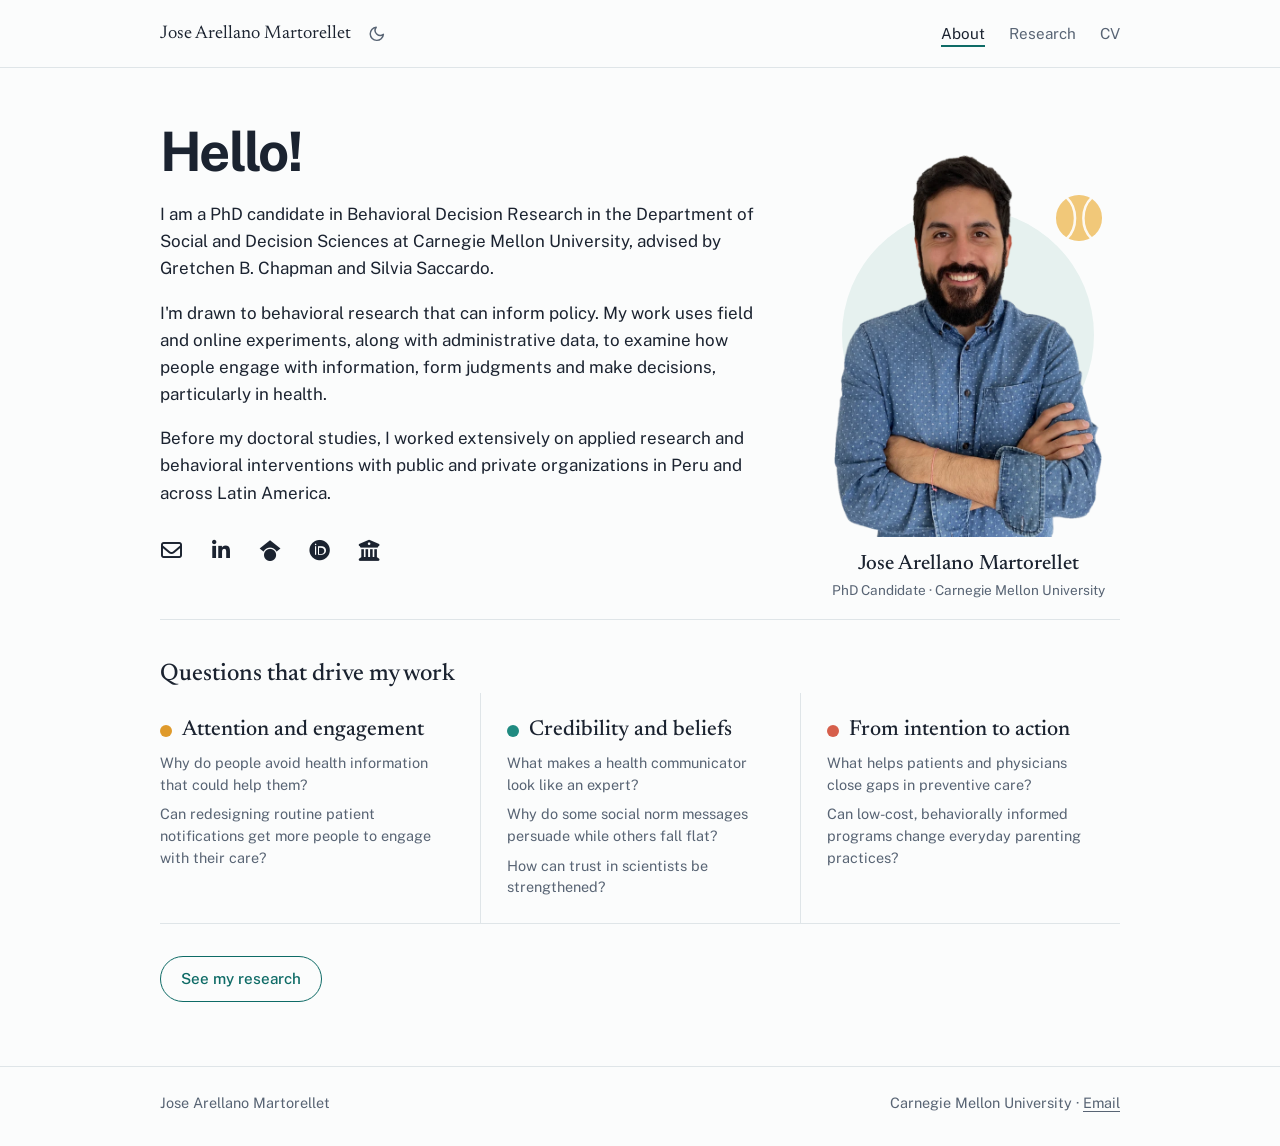
==== index.html @ 32a55b98 "About page: open with Hello!, name and title under the photo Co-Authored-By: Claude Opus 5.5 <norepl" ====
<!doctype html>
<html lang="en">
<head>
  <meta charset="utf-8">
  <meta name="viewport" content="width=device-width, initial-scale=1">
  <title>Jose Arellano Martorellet</title>
  <meta name="description" content="Jose Arellano Martorellet is a PhD candidate in Behavioral Decision Research at Carnegie Mellon University, studying how people engage with information and make health decisions.">
  <meta name="author" content="Jose Arellano Martorellet">
  <link rel="canonical" href="https://josearellanom.com/">

  <!-- How the site looks when shared on social media / messaging apps -->
  <meta property="og:title" content="Jose Arellano Martorellet">
  <meta property="og:description" content="PhD candidate in Behavioral Decision Research, Carnegie Mellon University.">
  <meta property="og:url" content="https://josearellanom.com/">
  <meta property="og:type" content="website">
  <meta property="og:image" content="https://josearellanom.com/images/profile.jpg">

  <!-- Tab icon: scientist emoji from Noto Emoji (Apache License 2.0), recolored -->
  <link rel="icon" href="images/favicon-192.png" type="image/png" sizes="192x192">
  <link rel="icon" href="images/favicon.png" type="image/png" sizes="64x64">
  <link rel="icon" href="images/favicon-32.png" type="image/png" sizes="32x32">
  <link rel="apple-touch-icon" href="images/apple-touch-icon.png">
  <link rel="preconnect" href="https://fonts.googleapis.com">
  <link rel="preconnect" href="https://fonts.gstatic.com" crossorigin>
  <link href="https://fonts.googleapis.com/css2?family=Newsreader:opsz,wght@6..72,400;6..72,500&family=Public+Sans:wght@400;500;600;700&display=swap" rel="stylesheet">
  <!-- Icon library for the contact links (Font Awesome) -->
  <link rel="stylesheet" href="https://cdnjs.cloudflare.com/ajax/libs/font-awesome/6.7.2/css/all.min.css">
  <!-- Light/dark mode: applies the saved choice (or the device setting) before the page draws -->
  <script>
    (function () {
      var t = null;
      try { t = localStorage.getItem('theme'); } catch (e) {}
      if (t !== 'light' && t !== 'dark') t = matchMedia('(prefers-color-scheme: dark)').matches ? 'dark' : 'light';
      document.documentElement.setAttribute('data-theme', t);
    })();
  </script>
  <link rel="stylesheet" href="style.css?v=7">
</head>
<body>

  <!-- ===== HEADER (same on every page) ===== -->
  <header class="site-header">
    <div class="wrap">
      <div class="brand">
        <a class="site-name" href="index.html">Jose Arellano Martorellet</a>
        <button class="theme-toggle" type="button" aria-label="Switch to dark mode" title="Switch light/dark mode">
          <svg class="icon-moon" viewBox="0 0 24 24" fill="none" stroke="currentColor" stroke-width="2" stroke-linecap="round" stroke-linejoin="round" aria-hidden="true"><path d="M21 12.8A9 9 0 1 1 11.2 3a7 7 0 0 0 9.8 9.8z"/></svg>
          <svg class="icon-sun" viewBox="0 0 24 24" fill="none" stroke="currentColor" stroke-width="2" stroke-linecap="round" stroke-linejoin="round" aria-hidden="true"><circle cx="12" cy="12" r="4.5"/><path d="M12 2v2M12 20v2M4.9 4.9l1.4 1.4M17.7 17.7l1.4 1.4M2 12h2M20 12h2M4.9 19.1l1.4-1.4M17.7 6.3l1.4-1.4"/></svg>
        </button>
      </div>
      <nav class="site-nav" aria-label="Main">
        <ul>
          <li><a href="index.html" aria-current="page">About</a></li>
          <li><a href="research.html">Research</a></li>
          <li><a href="cv.html">CV</a></li>
        </ul>
      </nav>
    </div>
  </header>

  <main>
    <div class="wrap">
      <section class="hero">
        <div class="hero-text">
          <h1 class="hello">Hello!</h1>

          <!-- BIO: edit these paragraphs freely -->
          <div class="bio">
            <p>I am a PhD candidate in Behavioral Decision Research in the Department of Social and Decision Sciences at Carnegie Mellon University, advised by Gretchen B. Chapman and Silvia Saccardo.</p>
            <p>I'm drawn to behavioral research that can inform policy. My work uses field and online experiments, along with administrative data, to examine how people engage with information, form judgments and make decisions, particularly in health.</p>
            <p>Before my doctoral studies, I worked extensively on applied research and behavioral interventions with public and private organizations in Peru and across Latin America.</p>
          </div>

          <!-- CONTACT LINKS: icons only. target="_blank" opens a profile in a new tab. The aria-label/title text is what screen readers
               read aloud and what appears when someone hovers over the icon. -->
          <ul class="icon-links" aria-label="Contact and profiles">
            <li><a href="mailto:josearel@andrew.cmu.edu" aria-label="Email" title="Email"><i class="fa-regular fa-envelope" aria-hidden="true"></i></a></li>
            <li><a href="https://www.linkedin.com/in/jose-arellano-martorellet/" target="_blank" rel="noopener" aria-label="LinkedIn" title="LinkedIn"><i class="fa-brands fa-linkedin-in" aria-hidden="true"></i></a></li>
            <li><a href="https://scholar.google.com/citations?user=qfkP73gAAAAJ" target="_blank" rel="noopener" aria-label="Google Scholar" title="Google Scholar"><i class="fa-brands fa-google-scholar" aria-hidden="true"></i></a></li>
            <li><a href="https://orcid.org/0000-0002-6596-2134" target="_blank" rel="noopener" aria-label="ORCID" title="ORCID"><i class="fa-brands fa-orcid" aria-hidden="true"></i></a></li>
            <li><a href="https://www.cmu.edu/dietrich/sds/people/phdstudents/jose-arellano.html" target="_blank" rel="noopener" aria-label="CMU profile" title="CMU profile"><i class="fa-solid fa-building-columns" aria-hidden="true"></i></a></li>
          </ul>
        </div>

        <!-- PHOTO AND NAME: the name and title under the photo are in the <p class="namecard"> below. -->
        <div class="portrait">
          <!-- PHOTO: images/portrait.webp is your photo with the background removed.
               To change it, replace that file with another cut-out image of the same name. -->
          <figure class="figure">
            <img src="images/portrait.webp" alt="Jose Arellano Martorellet" width="596" height="850">
            <!-- EASTER EGG: the small gold dot next to the photo opens the tennis game. -->
            <a class="ball" href="tennis.html" aria-label="Take a break: play tennis" title="Take a break"></a>
            <!-- EASTER EGG 2 (paused): to bring back the guessing game, move _paused/guess.html back to the main folder
                 and remove the comment markers around the next line.
            <a class="egg-guess" href="guess.html" aria-label="Play a guessing game" title="Can you outguess everyone?">⅔</a>
            -->
          </figure>
          <p class="namecard"><span class="namecard-name">Jose Arellano Martorellet</span><span class="namecard-title">PhD Candidate · Carnegie Mellon University</span></p>
        </div>
      </section>

      <!-- RESEARCH THEMES: each theme lists the questions its papers address.
           To edit a question, change the text inside <li>…</li>. -->
      <h2 class="themes-title" id="themes-title">Questions that drive my work</h2>
      <section class="themes" aria-labelledby="themes-title">
        <div class="theme" style="--dot: var(--amber)">
          <h2><span class="dot"></span>Attention and engagement</h2>
          <ul class="questions">
            <li>Why do people avoid health information that could help them?</li>
            <li>Can redesigning routine patient notifications get more people to engage with their care?</li>
          </ul>
        </div>
        <div class="theme" style="--dot: var(--teal)">
          <h2><span class="dot"></span>Credibility and beliefs</h2>
          <ul class="questions">
            <li>What makes a health communicator look like an expert?</li>
            <li>Why do some social norm messages persuade while others fall flat?</li>
            <li>How can trust in scientists be strengthened?</li>
          </ul>
        </div>
        <div class="theme" style="--dot: var(--coral)">
          <h2><span class="dot"></span>From intention to action</h2>
          <ul class="questions">
            <li>What helps patients and physicians close gaps in preventive care?</li>
            <li>Can low-cost, behaviorally informed programs change everyday parenting practices?</li>
          </ul>
        </div>
      </section>

      <!-- Link to the full Research page, shown under the three themes -->
      <p class="research-link"><a class="button-link" href="research.html">See my research</a></p>
    </div>
  </main>

  <!-- ===== FOOTER (same on every page) ===== -->
  <footer class="site-footer">
    <div class="wrap">
      <span>Jose Arellano Martorellet</span>
      <span>Carnegie Mellon University · <a href="mailto:josearel@andrew.cmu.edu">Email</a></span>
    </div>
  </footer>

  <!-- Light/dark mode button: switches the theme and remembers the choice -->
  <script>
    (function () {
      var btn = document.querySelector('.theme-toggle');
      if (!btn) return;
      function label() {
        var dark = document.documentElement.getAttribute('data-theme') === 'dark';
        btn.setAttribute('aria-label', dark ? 'Switch to light mode' : 'Switch to dark mode');
      }
      label();
      btn.addEventListener('click', function () {
        var next = document.documentElement.getAttribute('data-theme') === 'dark' ? 'light' : 'dark';
        document.documentElement.setAttribute('data-theme', next);
        try { localStorage.setItem('theme', next); } catch (e) {}
        label();
      });
    })();
  </script>
  <!-- Visitor stats (GoatCounter, no cookies): https://josearellanom.goatcounter.com -->
  <script data-goatcounter="https://josearellanom.goatcounter.com/count" async src="//gc.zgo.at/count.js"></script>
</body>
</html>
---- style.css ----
/* =========================================================
   Jose Arellano Martorellet: site styles
   ---------------------------------------------------------
   To change the color scheme, edit the variables in :root.
   Everything else on the site reads from them.
   ========================================================= */

:root {
  --paper:   #fbfcfc;  /* page background */
  --ink:     #1b2330;  /* main text */
  --muted:   #586474;  /* secondary text: venues, dates */
  --accent:  #0e6b66;  /* links, highlights (deep teal) */
  --accent-soft: #e6f1ef; /* light tint behind small highlights */
  --rule:    #dfe5e8;  /* thin divider lines */

  /* Research-theme colors (dots on the home page) */
  --amber:   #df9a2b;
  --teal:    #1f8a80;
  --coral:   #d65f4b;
  --amber-soft: #f1c879; /* small dot behind the photo */

  --serif: "Newsreader", Georgia, "Times New Roman", serif;
  --sans:  "Public Sans", system-ui, -apple-system, "Segoe UI", sans-serif;

  --measure: 60rem;    /* max width of the content area (60rem = 960px) */
  --text:    48rem;    /* max width of paragraphs, so lines stay readable */
}

/* Dark mode.
   By default the site follows the visitor's device setting. The moon/sun button
   in the header overrides it by setting data-theme="light" or "dark" on <html>.
   If you change a dark color, change it in BOTH blocks below. */
@media (prefers-color-scheme: dark) {
  :root:not([data-theme="light"]) {
    --paper:   #12171d;
    --ink:     #e4e8ec;
    --muted:   #9aa6b2;
    --accent:  #6cc5bc;
    --accent-soft: #1b2b2d;
    --rule:    #2a333c;
    --amber:   #e8ae4f;
    --teal:    #4fb8ac;
    --coral:   #e57c69;
    --amber-soft: #8a6a2c;
  }
}
:root[data-theme="dark"] {
  --paper:   #12171d;
  --ink:   #e4e8ec;
  --muted:   #9aa6b2;
  --accent:  #6cc5bc;
  --accent-soft: #1b2b2d;
  --rule:  #2a333c;
  --amber:   #e8ae4f;
  --teal:  #4fb8ac;
  --coral:   #e57c69;
  --amber-soft: #8a6a2c;
}
:root { color-scheme: light; }
:root[data-theme="dark"] { color-scheme: dark; }
@media (prefers-color-scheme: dark) {
  :root:not([data-theme="light"]) { color-scheme: dark; }
}

/* ---------- Base ---------- */

*, *::before, *::after { box-sizing: border-box; }

html { -webkit-text-size-adjust: 100%; }

body {
  margin: 0;
  background: var(--paper);
  color: var(--ink);
  font-family: var(--sans);
  font-size: 1.0625rem;
  line-height: 1.6;
  text-rendering: optimizeLegibility;
}

a {
  color: var(--accent);
  text-decoration: underline;
  text-decoration-thickness: 1px;
  text-underline-offset: 0.18em;
}
a:hover { text-decoration-thickness: 2px; }
a:focus-visible {
  outline: 2px solid var(--accent);
  outline-offset: 3px;
  border-radius: 2px;
}

h1, h2, h3 {
  font-family: var(--serif);
  font-weight: 500;
  line-height: 1.2;
  margin: 0;
}

p { margin: 0 0 1em; }

.wrap {
  max-width: calc(var(--measure) + 4rem);
  margin: 0 auto;
  padding: 0 2rem;   /* side space on large screens; smaller on phones (see bottom) */
}

/* ---------- Header & navigation ---------- */

.site-header {
  border-bottom: 1px solid var(--rule);
}
.site-header .wrap {
  display: flex;
  align-items: center;
  justify-content: space-between;
  gap: 1rem;
  flex-wrap: wrap;
  padding-top: 1.1rem;
  padding-bottom: 1.1rem;
}
.site-name {
  font-family: var(--serif);
  font-size: 1.15rem;
  color: var(--ink);
  text-decoration: none;
}
.site-name:hover { color: var(--accent); }

/* Name + light/dark button, kept together on the left of the header */
.brand {
  display: flex;
  align-items: center;
  gap: 0.6rem;
}
.theme-toggle {
  display: grid;
  place-items: center;
  width: 2rem;
  height: 2rem;
  padding: 0;
  border: 0;
  border-radius: 50%;
  background: transparent;
  color: var(--muted);
  cursor: pointer;
  transition: color 0.15s, background-color 0.15s;
}
.theme-toggle:hover { color: var(--ink); background: var(--accent-soft); }
.theme-toggle:focus-visible { outline: 2px solid var(--accent); outline-offset: 2px; }
.theme-toggle svg { width: 1.1rem; height: 1.1rem; }
/* Show the moon in light mode (click for dark) and the sun in dark mode */
.theme-toggle .icon-sun { display: none; }
:root[data-theme="dark"] .theme-toggle .icon-sun { display: block; }
:root[data-theme="dark"] .theme-toggle .icon-moon { display: none; }

.site-nav ul {
  display: flex;
  gap: 1.5rem;
  list-style: none;
  margin: 0;
  padding: 0;
}
.site-nav a {
  color: var(--muted);
  text-decoration: none;
  font-size: 0.95rem;
  padding-bottom: 0.2rem;
  border-bottom: 2px solid transparent;
}
.site-nav a:hover { color: var(--ink); }
.site-nav a[aria-current="page"] {
  color: var(--ink);
  border-bottom-color: var(--accent);
}

main { padding: 3.5rem 0 4rem; }

/* ---------- Home page ---------- */

.hero {
  display: grid;
  grid-template-columns: 1fr 19rem;
  gap: 3.5rem;
  align-items: end;
}
.hero-text { padding-bottom: 3rem; }

.hero h1.hello {               /* the big "Hello!" */
  font-family: var(--sans);
  font-weight: 700;
  font-size: clamp(2.6rem, 5vw, 3.4rem);
  letter-spacing: -0.03em;
  line-height: 1;
  margin-bottom: 1.4rem;
}

/* Photo with the name and title underneath */
.portrait { display: flex; flex-direction: column; align-items: center; }
.namecard { margin: 0; padding: 0.9rem 0 1.1rem; text-align: center; }
.namecard-name {
  display: block;
  font-family: var(--serif);
  font-weight: 500;
  font-size: 1.3rem;
  line-height: 1.3;
  color: var(--ink);
}
.namecard-title { display: block; font-size: 0.85rem; color: var(--muted); margin-top: 0.1rem; }

.position {
  color: var(--muted);
  line-height: 1.5;
  margin-bottom: 1.6rem;
}
.position strong { color: var(--ink); font-weight: 500; }

.bio p { max-width: var(--text); }

/* Contact icons under the bio */
.icon-links {
  display: flex;
  flex-wrap: wrap;
  gap: 0.6rem;
  list-style: none;
  margin: 1.5rem 0 0;
  padding: 0;
}
.icon-links a {
  display: grid;
  place-items: center;
  width: 2.5rem;
  height: 2.5rem;
  border-radius: 50%;
  color: var(--ink);
  font-size: 1.3rem;
  text-decoration: none;
  transition: color 0.15s, background-color 0.15s;
}
.icon-links a:hover {
  color: var(--accent);
  background: var(--accent-soft);
}
.icon-links li:first-child a { margin-left: -0.55rem; } /* lines the first icon up with the text above */

/* The cut-out photo "stands" on the line above the research themes.
   The soft circle and small dot behind it are drawn here, not in the image. */
.figure {
  position: relative;
  margin: 0;
  height: 23.85rem;           /* photo height (10% smaller than the original 26.5rem) */
  display: flex;
  align-items: flex-end;
  justify-content: center;
}
.figure::before {
  content: "";
  position: absolute;
  border-radius: 50%;
  z-index: 0;
}
.figure::before {            /* soft circle */
  width: 15.75rem;
  height: 15.75rem;
  background: var(--accent-soft);
  left: 50%;
  top: 3.4rem;
  transform: translateX(-50%);
}
.ball {                      /* small gold dot: secretly a link to the tennis game */
  position: absolute;
  z-index: 2;
  width: 2.85rem;               /* 5% smaller than the original 3rem */
  height: 2.85rem;
  border-radius: 50%;
  background-color: var(--amber-soft);
  /* the two white seam lines of a tennis ball */
  background-image: url("data:image/svg+xml,%3Csvg xmlns='http://www.w3.org/2000/svg' viewBox='0 0 64 64'%3E%3Cg fill='none' stroke='white' stroke-width='3.5' stroke-linecap='round' opacity='0.9'%3E%3Cpath d='M15 4 C30 18 30 46 15 60'/%3E%3Cpath d='M49 4 C34 18 34 46 49 60'/%3E%3C/g%3E%3C/svg%3E");
  background-size: cover;
  right: 0;
  top: 2.5rem;
  transition: transform 0.2s ease;
  animation: ball-float 4s ease-in-out infinite;   /* slow, gentle bob */
}
.ball:hover { transform: scale(1.12) rotate(20deg); }
.egg-guess {                 /* small teal "2/3" token: secretly a link to the guessing game */
  position: absolute;
  z-index: 2;
  left: 0.9rem;
  top: 6.2rem;
  width: 2.7rem;
  height: 2.7rem;
  border-radius: 50%;
  display: grid;
  place-items: center;
  background: var(--teal);
  color: #fff;
  font-family: var(--serif);
  font-size: 1.65rem;
  line-height: 1;
  text-decoration: none;
  animation: ball-float 4s ease-in-out infinite;
  animation-delay: -2s;      /* floats out of step with the tennis ball */
  transition: transform 0.2s ease;
}
.egg-guess:hover { transform: scale(1.12); color: #fff; text-decoration: none; }
.egg-guess:focus-visible { outline: 2px solid var(--ink); outline-offset: 3px; }
@keyframes ball-float {
  0%, 100% { translate: 0 0; }
  50%      { translate: 0 -8px; }
}
/* No floating for visitors who have asked their device to reduce motion */
@media (prefers-reduced-motion: reduce) {
  .ball, .egg-guess { animation: none; }
}
.figure img {
  position: relative;
  z-index: 1;
  height: 100%;
  width: auto;
  display: block;
}

/* Research themes: three columns, each with its own color dot */
.dot {
  flex: none;
  width: 0.75rem;
  height: 0.75rem;
  border-radius: 50%;
  background: var(--dot, var(--accent));
  display: inline-block;
}
.themes {
  display: grid;
  grid-template-columns: repeat(3, 1fr);
  border-bottom: 1px solid var(--rule);
}
.hero { border-bottom: 1px solid var(--rule); }   /* the line the photo stands on */
.themes-title {                /* "Questions that drive my work" */
  font-size: 1.5rem;
  margin: 2.5rem 0 0.25rem;
}
.theme { padding: 1.6rem 1.6rem 1.6rem 0; }
.theme + .theme {
  padding-left: 1.6rem;
  border-left: 1px solid var(--rule);
}
.theme h2 {
  display: flex;
  align-items: center;
  gap: 0.65rem;
  font-size: 1.35rem;
  margin-bottom: 0.5rem;
}
.theme p {
  margin: 0;
  color: var(--muted);
  font-size: 0.95rem;
}
.theme .questions {
  list-style: none;
  margin: 0;
  padding: 0;
  color: var(--muted);
  font-size: 0.9rem;
  line-height: 1.5;
}
.theme .questions li + li { margin-top: 0.5rem; }

/* "See my research" button under the three themes */
.research-link { margin: 2rem 0 0; }
.button-link {
  display: inline-block;
  padding: 0.6rem 1.25rem;
  border: 1px solid var(--accent);
  border-radius: 999px;
  color: var(--accent);
  font-weight: 500;
  font-size: 0.95rem;
  text-decoration: none;
  transition: background-color 0.15s, color 0.15s;
}
.button-link:hover {
  background: var(--accent);
  color: var(--paper);
}

/* Current work list */
.current { margin-top: 2.75rem; }
.current > h2 {
  font-size: 1.75rem;
  margin-bottom: 0.5rem;
}
.work {
  list-style: none;
  margin: 0;
  padding: 0;
}
.work li {
  display: flex;
  gap: 0.9rem;
  padding: 0.9rem 0;
  border-bottom: 1px solid var(--rule);
}
.work .dot {
  width: 0.62rem;
  height: 0.62rem;
  margin-top: 0.55rem;
}
.work .dots {                /* papers that belong to two themes */
  flex: none;
  display: flex;
  flex-direction: column;
  gap: 0.35rem;
  margin-top: 0.55rem;
}
.work .dots .dot { margin-top: 0; }
.work h3 {
  font-size: 1.18rem;
  line-height: 1.3;
}
.work .meta {
  font-size: 0.88rem;
  color: var(--muted);
}
.see-all {
  margin: 1rem 0 0;
  font-size: 0.95rem;
}

/* ---------- Inner pages (Research, CV) ---------- */

.page-title {
  font-size: clamp(2rem, 5vw, 2.6rem);
  letter-spacing: -0.01em;
  margin-bottom: 0.75rem;
}
.page-lede {
  color: var(--muted);
  margin-bottom: 0;
  max-width: var(--text);
}

.section { margin-top: 3.25rem; }
.section > h2 {
  font-size: 1.55rem;
  padding-bottom: 0.5rem;
  border-bottom: 1px solid var(--rule);
  margin-bottom: 1.5rem;
}

/* A publication or working paper */
.entry { margin-bottom: 1.9rem; }
.entry:last-child { margin-bottom: 0; }
.entry h3 {
  font-size: 1.28rem;
  margin-bottom: 0.3rem;
}
.entry .authors { margin: 0 0 0.15rem; }
.entry .authors .me { font-weight: 600; }
.entry .venue {
  color: var(--muted);
  margin: 0 0 0.4rem;
}
.entry .summary {
  margin: 0.3rem 0 0.4rem;
  max-width: var(--text);
}
.status {
  display: inline-block;
  font-size: 0.82rem;
  font-weight: 500;
  color: var(--accent);
  background: var(--accent-soft);
  padding: 0.1rem 0.55rem;
  border-radius: 4px;
  margin-bottom: 0.35rem;
}
.entry-links {
  display: flex;
  flex-wrap: wrap;
  gap: 0.2rem 1.1rem;
  list-style: none;
  margin: 0;
  padding: 0;
  font-size: 0.93rem;
}

/* Theme key and theme dots on the Research and CV pages */
.theme-key {
  display: flex;
  flex-wrap: wrap;
  gap: 0.4rem 1.5rem;
  list-style: none;
  margin: 1.25rem 0 0;
  padding: 0;
  font-size: 0.9rem;
  color: var(--muted);
}
.theme-key li {
  display: flex;
  align-items: center;
  gap: 0.5rem;
}
.entry { padding-left: 1.5rem; }
.entry h3 { position: relative; }
.entry h3 .dot {
  position: absolute;
  left: -1.5rem;
  top: 0.42em;
  width: 0.65rem;
  height: 0.65rem;
}
.entry h3 .dot + .dot { top: calc(0.42em + 0.95rem); }  /* second theme dot, stacked below */
.dated .when .dot {
  width: 0.6rem;
  height: 0.6rem;
  margin-left: 0.55rem;
  vertical-align: 0.05em;
}

/* A publication shown with a small cover image on the right */
.entry.with-cover {
  display: grid;
  grid-template-columns: minmax(0, 1fr) 6.5rem;
  column-gap: 2rem;
  align-items: start;
}
.entry-body { min-width: 0; }
.cover { display: block; margin-top: 0.3rem; }
.cover img {
  display: block;
  width: 100%;
  height: auto;
  border-radius: 3px;
  box-shadow: 0 1px 2px rgba(20, 30, 45, 0.18), 0 6px 16px rgba(20, 30, 45, 0.12);
  transition: transform 0.2s ease;
}
.cover:hover img { transform: translateY(-2px); }
/* faint outline so the dark cover stays visible on the dark background */
:root[data-theme="dark"] .cover img { outline: 1px solid rgba(255, 255, 255, 0.14); }
@media (prefers-color-scheme: dark) {
  :root:not([data-theme="light"]) .cover img { outline: 1px solid rgba(255, 255, 255, 0.14); }
}
@media (max-width: 640px) {
  .entry.with-cover { grid-template-columns: 1fr; }
  .cover { width: 5.5rem; margin-top: 1rem; }
}

/* Simple dated list used for talks, education, teaching, awards */
.dated {
  list-style: none;
  margin: 0;
  padding: 0;
}
.dated li {
  display: grid;
  grid-template-columns: 7.5rem 1fr;
  gap: 1rem;
  padding: 0.65rem 0;
  border-bottom: 1px solid var(--rule);
}
.dated li:last-child { border-bottom: 0; }
.dated .when {
  white-space: nowrap;
  color: var(--muted);
  font-variant-numeric: tabular-nums;
}
.dated .what strong { font-weight: 600; }
.dated .detail {
  display: block;
  color: var(--muted);
  font-size: 0.95rem;
}

.cv-download {
  display: inline-block;
  margin-top: 1.5rem;
  padding: 0.6rem 1.1rem;
  border: 1px solid var(--accent);
  border-radius: 6px;
  text-decoration: none;
  font-weight: 500;
}
.cv-download:hover { background: var(--accent-soft); }

/* ---------- Footer ---------- */

.site-footer {
  border-top: 1px solid var(--rule);
  color: var(--muted);
  font-size: 0.9rem;
}
.site-footer .wrap {
  display: flex;
  justify-content: space-between;
  flex-wrap: wrap;
  gap: 0.5rem 1.5rem;
  padding-top: 1.5rem;
  padding-bottom: 2rem;
}
.site-footer a { color: var(--muted); }
.site-footer a:hover { color: var(--accent); }

/* ---------- Small screens ---------- */

@media (max-width: 760px) {
  .hero {
    grid-template-columns: 1fr;
    gap: 0;
  }
  .portrait {                /* photo and name move above "Hello!" */
    order: -1;
    align-items: flex-start;
    border-bottom: 1px solid var(--rule);
    margin-bottom: 1.75rem;
  }
  .namecard { text-align: left; }
  .figure {
    height: 15.3rem;
    justify-content: flex-start;
  }
  .figure::before { width: 10.8rem; height: 10.8rem; top: 2.25rem; left: 5.4rem; }
  .ball { width: 1.9rem; height: 1.9rem; top: 1.3rem; right: auto; left: 10.4rem; }
  .egg-guess { width: 1.8rem; height: 1.8rem; font-size: 1.1rem; top: 5.6rem; left: 12.4rem; }
  .hero-text { padding-bottom: 2.25rem; }
  .themes { grid-template-columns: 1fr; }
  .theme,
  .theme + .theme {
    padding: 1.25rem 0;
    border-left: 0;
  }
  .theme + .theme { border-top: 1px solid var(--rule); }
}

@media (max-width: 640px) {
  .wrap { padding: 0 1.25rem; }
  main { padding: 2rem 0 3rem; }
  .site-nav ul { gap: 1.15rem; }
  .dated li {
    grid-template-columns: 1fr;
    gap: 0.1rem;
  }
}

@media print {
  .site-header, .site-footer, .cv-download { display: none; }
  body { background: #fff; color: #000; }
}
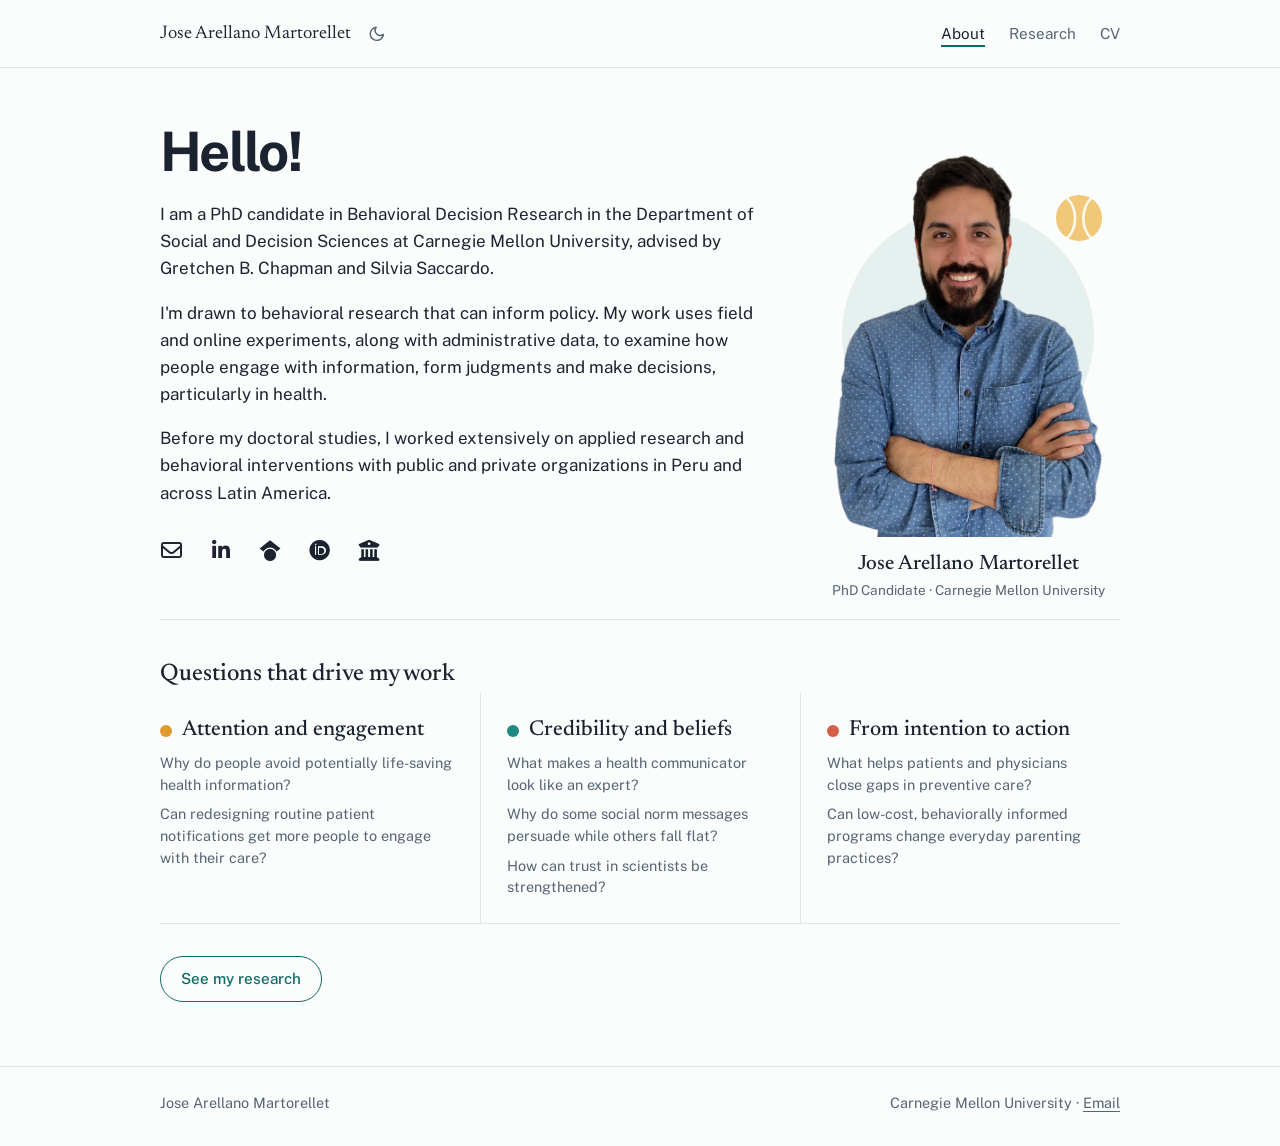
==== commit a798ca27: "About page: reword first attention question Co-Authored-By: Claude Opus 5.5 <noreply@anthropic.com> " ====
--- a/index.html
+++ b/index.html
@@ -106,7 +106,7 @@
         <div class="theme" style="--dot: var(--amber)">
           <h2><span class="dot"></span>Attention and engagement</h2>
           <ul class="questions">
-            <li>Why do people avoid health information that could help them?</li>
+            <li>Why do people avoid potentially life-saving health information?</li>
             <li>Can redesigning routine patient notifications get more people to engage with their care?</li>
           </ul>
         </div>
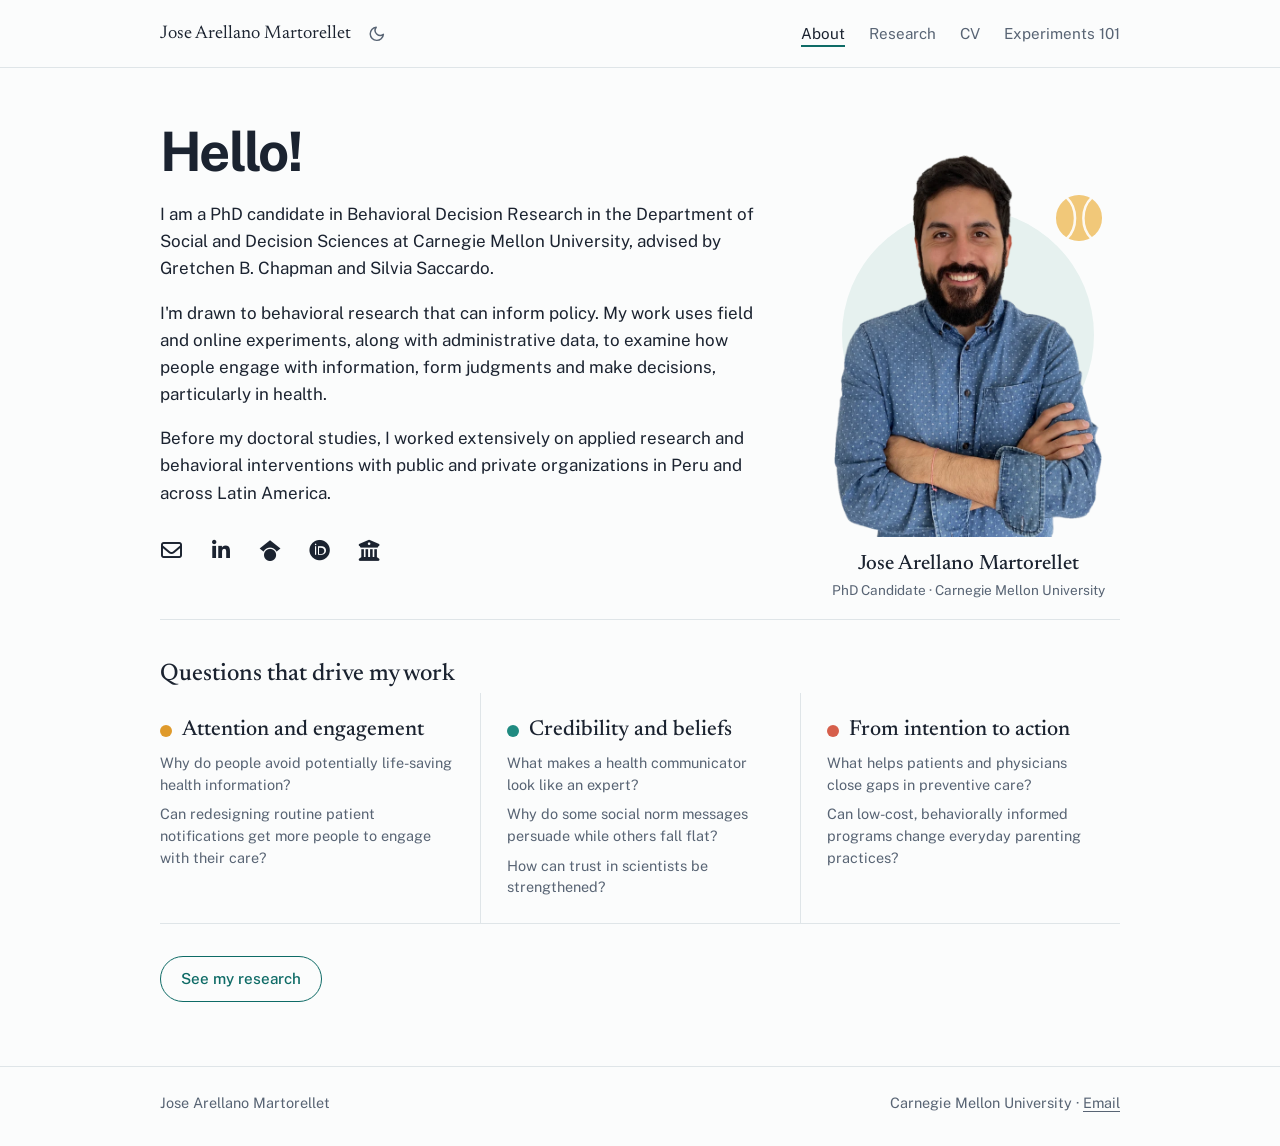
==== commit 7a16f123: "Add Experiments 101 FAQ page and link it from the main menu Co-Authored-By: Claude Opus 5.5 <noreply" ====
--- a/index.html
+++ b/index.html
@@ -53,6 +53,7 @@
           <li><a href="index.html" aria-current="page">About</a></li>
           <li><a href="research.html">Research</a></li>
           <li><a href="cv.html">CV</a></li>
+          <li><a href="experiments.html">Experiments 101</a></li>
         </ul>
       </nav>
     </div>
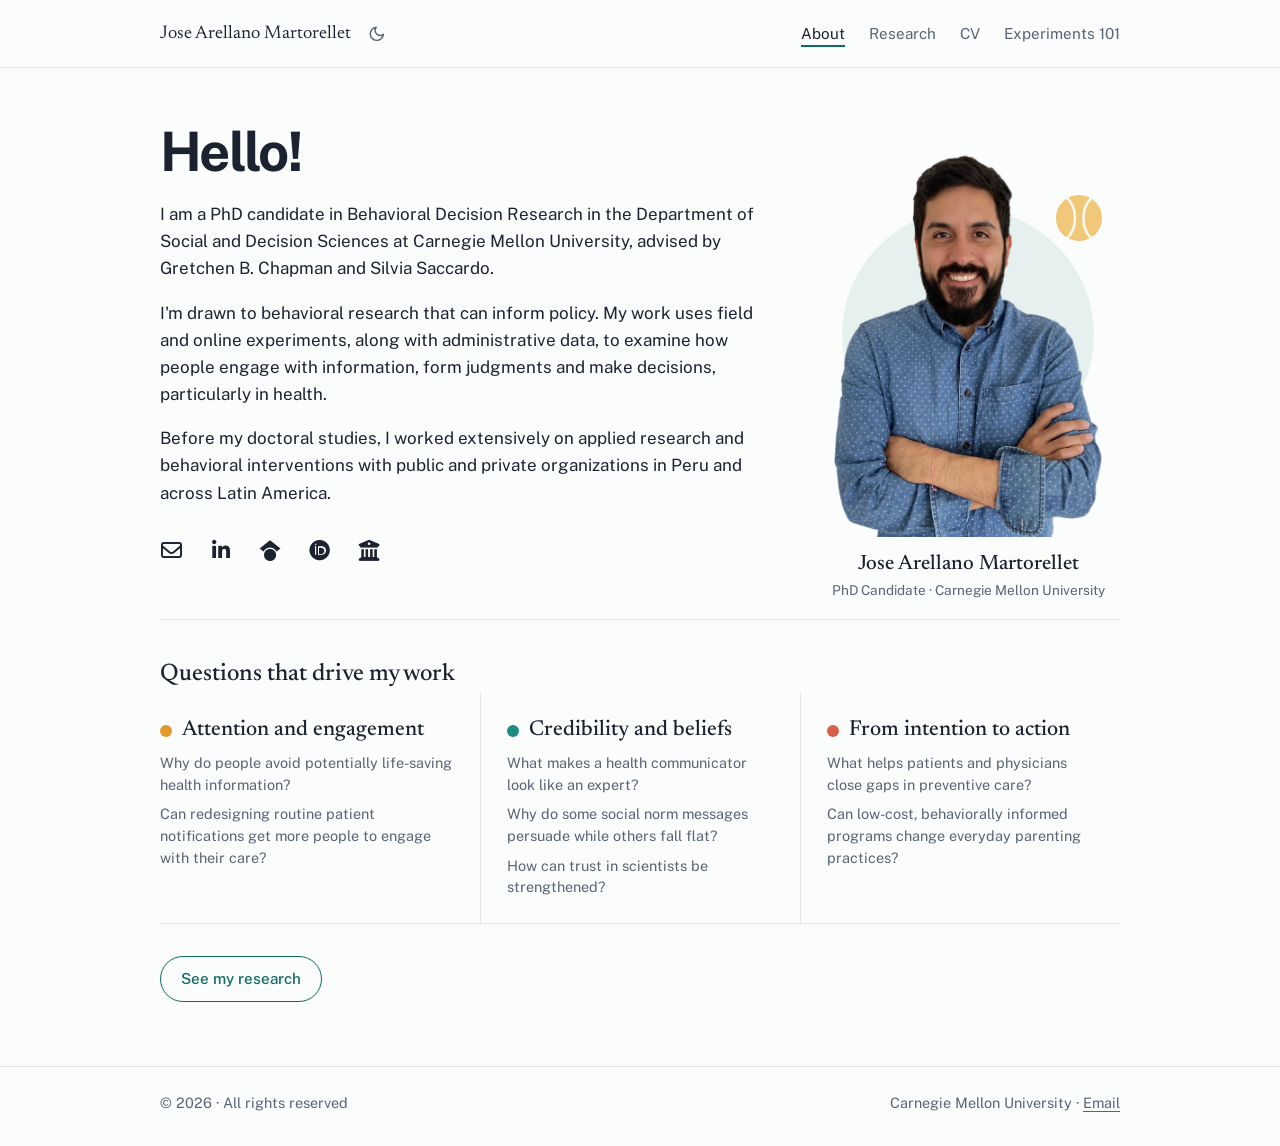
==== commit 6996a3f1: "Footer: replace name with copyright notice on all pages Co-Authored-By: Claude Opus 5.5 <noreply@ant" ====
--- a/index.html
+++ b/index.html
@@ -136,7 +136,7 @@
   <!-- ===== FOOTER (same on every page) ===== -->
   <footer class="site-footer">
     <div class="wrap">
-      <span>Jose Arellano Martorellet</span>
+      <span>© 2026 · All rights reserved</span>
       <span>Carnegie Mellon University · <a href="mailto:josearel@andrew.cmu.edu">Email</a></span>
     </div>
   </footer>
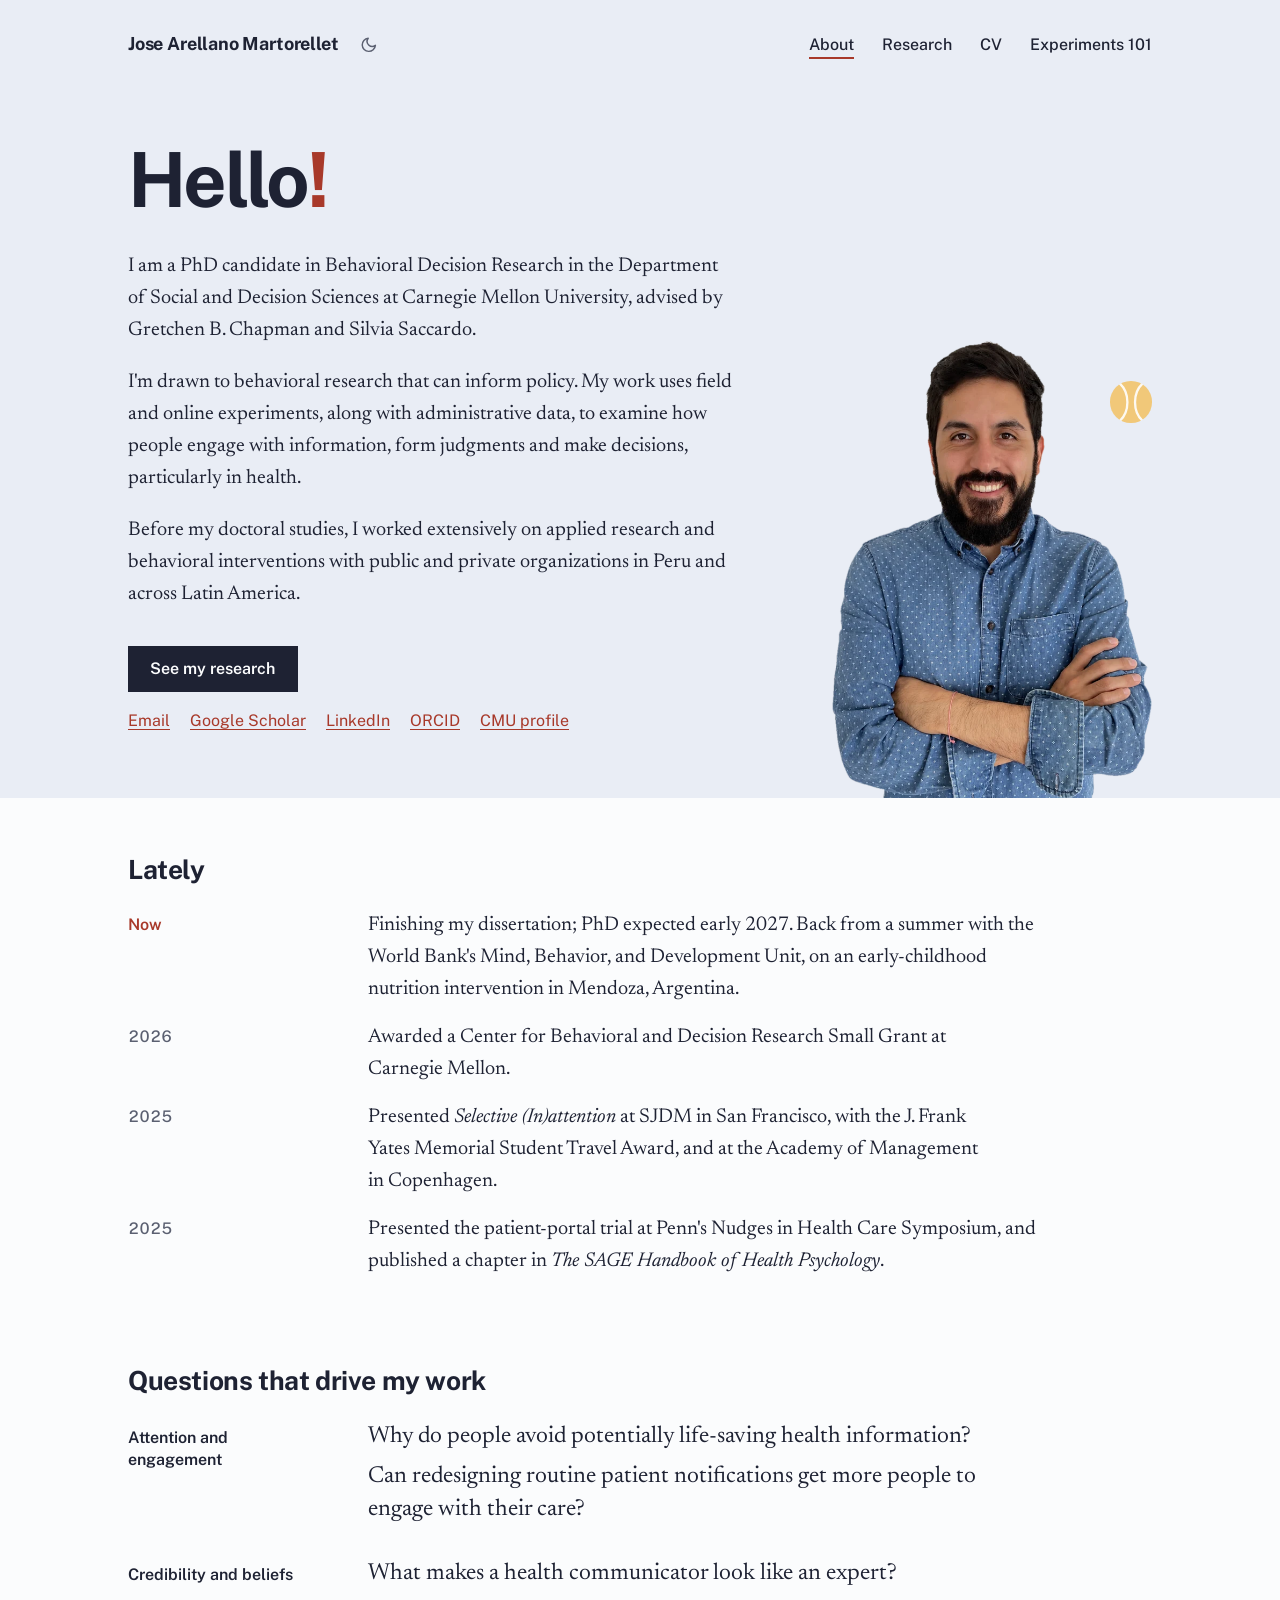
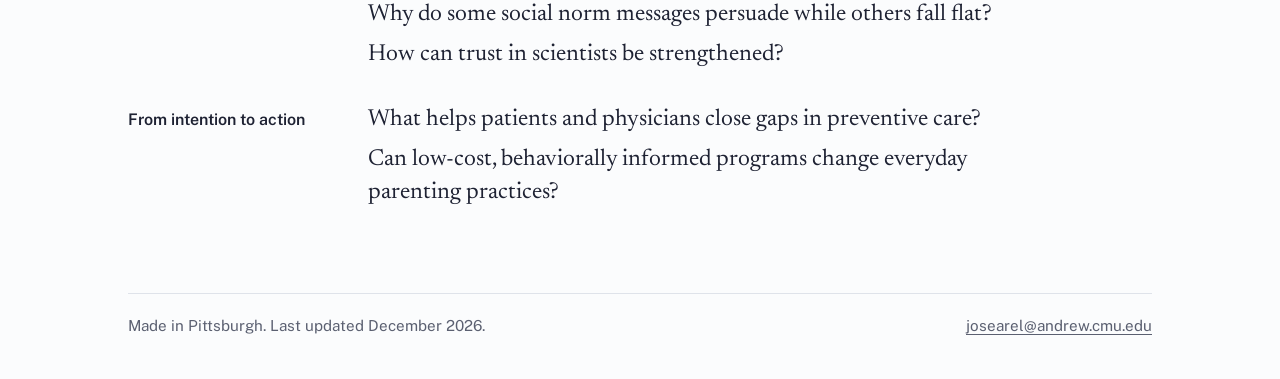
==== commit e0ebc132: "Redesign: soft intro band, Lately section, quieter type and links; CV: PhD expected early 2027 Co-Au" ====
--- a/index.html
+++ b/index.html
@@ -22,9 +22,7 @@
   <link rel="apple-touch-icon" href="images/apple-touch-icon.png">
   <link rel="preconnect" href="https://fonts.googleapis.com">
   <link rel="preconnect" href="https://fonts.gstatic.com" crossorigin>
-  <link href="https://fonts.googleapis.com/css2?family=Newsreader:opsz,wght@6..72,400;6..72,500&family=Public+Sans:wght@400;500;600;700&display=swap" rel="stylesheet">
-  <!-- Icon library for the contact links (Font Awesome) -->
-  <link rel="stylesheet" href="https://cdnjs.cloudflare.com/ajax/libs/font-awesome/6.7.2/css/all.min.css">
+  <link href="https://fonts.googleapis.com/css2?family=Newsreader:ital,opsz,wght@0,6..72,400;0,6..72,500;1,6..72,400&family=Public+Sans:wght@400;500;600;700&display=swap" rel="stylesheet">
   <!-- Light/dark mode: applies the saved choice (or the device setting) before the page draws -->
   <script>
     (function () {
@@ -34,110 +32,132 @@
       document.documentElement.setAttribute('data-theme', t);
     })();
   </script>
-  <link rel="stylesheet" href="style.css?v=7">
+  <link rel="stylesheet" href="style.css?v=8">
 </head>
 <body>
 
-  <!-- ===== HEADER (same on every page) ===== -->
-  <header class="site-header">
-    <div class="wrap">
-      <div class="brand">
-        <a class="site-name" href="index.html">Jose Arellano Martorellet</a>
-        <button class="theme-toggle" type="button" aria-label="Switch to dark mode" title="Switch light/dark mode">
-          <svg class="icon-moon" viewBox="0 0 24 24" fill="none" stroke="currentColor" stroke-width="2" stroke-linecap="round" stroke-linejoin="round" aria-hidden="true"><path d="M21 12.8A9 9 0 1 1 11.2 3a7 7 0 0 0 9.8 9.8z"/></svg>
-          <svg class="icon-sun" viewBox="0 0 24 24" fill="none" stroke="currentColor" stroke-width="2" stroke-linecap="round" stroke-linejoin="round" aria-hidden="true"><circle cx="12" cy="12" r="4.5"/><path d="M12 2v2M12 20v2M4.9 4.9l1.4 1.4M17.7 17.7l1.4 1.4M2 12h2M20 12h2M4.9 19.1l1.4-1.4M17.7 6.3l1.4-1.4"/></svg>
-        </button>
+  <!-- The soft blue band at the top holds the header and the intro (color: --field in style.css) -->
+  <div class="intro">
+    <!-- ===== HEADER (same on every page) ===== -->
+    <header class="site-header">
+      <div class="wrap">
+        <div class="brand">
+          <a class="site-name" href="index.html">Jose Arellano Martorellet</a>
+          <button class="theme-toggle" type="button" aria-label="Switch to dark mode" title="Switch light/dark mode">
+            <svg class="icon-moon" viewBox="0 0 24 24" fill="none" stroke="currentColor" stroke-width="2" stroke-linecap="round" stroke-linejoin="round" aria-hidden="true"><path d="M21 12.8A9 9 0 1 1 11.2 3a7 7 0 0 0 9.8 9.8z"/></svg>
+            <svg class="icon-sun" viewBox="0 0 24 24" fill="none" stroke="currentColor" stroke-width="2" stroke-linecap="round" stroke-linejoin="round" aria-hidden="true"><circle cx="12" cy="12" r="4.5"/><path d="M12 2v2M12 20v2M4.9 4.9l1.4 1.4M17.7 17.7l1.4 1.4M2 12h2M20 12h2M4.9 19.1l1.4-1.4M17.7 6.3l1.4-1.4"/></svg>
+          </button>
+        </div>
+        <nav class="site-nav" aria-label="Main">
+          <ul>
+            <li><a href="index.html" aria-current="page">About</a></li>
+            <li><a href="research.html">Research</a></li>
+            <li><a href="cv.html">CV</a></li>
+            <li><a href="experiments.html">Experiments 101</a></li>
+          </ul>
+        </nav>
       </div>
-      <nav class="site-nav" aria-label="Main">
-        <ul>
-          <li><a href="index.html" aria-current="page">About</a></li>
-          <li><a href="research.html">Research</a></li>
-          <li><a href="cv.html">CV</a></li>
-          <li><a href="experiments.html">Experiments 101</a></li>
-        </ul>
-      </nav>
-    </div>
-  </header>
+    </header>
 
-  <main>
     <div class="wrap">
       <section class="hero">
         <div class="hero-text">
-          <h1 class="hello">Hello!</h1>
+          <h1 class="hello">Hello<span class="bang">!</span></h1>
 
           <!-- BIO: edit these paragraphs freely -->
-          <div class="bio">
+          <div class="bio prose">
             <p>I am a PhD candidate in Behavioral Decision Research in the Department of Social and Decision Sciences at Carnegie Mellon University, advised by Gretchen B. Chapman and Silvia Saccardo.</p>
             <p>I'm drawn to behavioral research that can inform policy. My work uses field and online experiments, along with administrative data, to examine how people engage with information, form judgments and make decisions, particularly in health.</p>
             <p>Before my doctoral studies, I worked extensively on applied research and behavioral interventions with public and private organizations in Peru and across Latin America.</p>
           </div>
 
-          <!-- CONTACT LINKS: icons only. target="_blank" opens a profile in a new tab. The aria-label/title text is what screen readers
-               read aloud and what appears when someone hovers over the icon. -->
-          <ul class="icon-links" aria-label="Contact and profiles">
-            <li><a href="mailto:josearel@andrew.cmu.edu" aria-label="Email" title="Email"><i class="fa-regular fa-envelope" aria-hidden="true"></i></a></li>
-            <li><a href="https://www.linkedin.com/in/jose-arellano-martorellet/" target="_blank" rel="noopener" aria-label="LinkedIn" title="LinkedIn"><i class="fa-brands fa-linkedin-in" aria-hidden="true"></i></a></li>
-            <li><a href="https://scholar.google.com/citations?user=qfkP73gAAAAJ" target="_blank" rel="noopener" aria-label="Google Scholar" title="Google Scholar"><i class="fa-brands fa-google-scholar" aria-hidden="true"></i></a></li>
-            <li><a href="https://orcid.org/0000-0002-6596-2134" target="_blank" rel="noopener" aria-label="ORCID" title="ORCID"><i class="fa-brands fa-orcid" aria-hidden="true"></i></a></li>
-            <li><a href="https://www.cmu.edu/dietrich/sds/people/phdstudents/jose-arellano.html" target="_blank" rel="noopener" aria-label="CMU profile" title="CMU profile"><i class="fa-solid fa-building-columns" aria-hidden="true"></i></a></li>
-          </ul>
+          <!-- BUTTON AND CONTACT LINKS. target="_blank" opens a profile in a new tab. -->
+          <div class="hero-actions">
+            <a class="button" href="research.html">See my research</a>
+            <ul class="text-links" aria-label="Contact and profiles">
+              <li><a href="mailto:josearel@andrew.cmu.edu">Email</a></li>
+              <li><a href="https://scholar.google.com/citations?user=qfkP73gAAAAJ" target="_blank" rel="noopener">Google Scholar</a></li>
+              <li><a href="https://www.linkedin.com/in/jose-arellano-martorellet/" target="_blank" rel="noopener">LinkedIn</a></li>
+              <li><a href="https://orcid.org/0000-0002-6596-2134" target="_blank" rel="noopener">ORCID</a></li>
+              <li><a href="https://www.cmu.edu/dietrich/sds/people/phdstudents/jose-arellano.html" target="_blank" rel="noopener">CMU profile</a></li>
+            </ul>
+          </div>
         </div>
 
-        <!-- PHOTO AND NAME: the name and title under the photo are in the <p class="namecard"> below. -->
-        <div class="portrait">
-          <!-- PHOTO: images/portrait.webp is your photo with the background removed.
-               To change it, replace that file with another cut-out image of the same name. -->
-          <figure class="figure">
-            <img src="images/portrait.webp" alt="Jose Arellano Martorellet" width="596" height="850">
-            <!-- EASTER EGG: the small gold dot next to the photo opens the tennis game. -->
-            <a class="ball" href="tennis.html" aria-label="Take a break: play tennis" title="Take a break"></a>
-            <!-- EASTER EGG 2 (paused): to bring back the guessing game, move _paused/guess.html back to the main folder
-                 and remove the comment markers around the next line.
-            <a class="egg-guess" href="guess.html" aria-label="Play a guessing game" title="Can you outguess everyone?">⅔</a>
-            -->
-          </figure>
-          <p class="namecard"><span class="namecard-name">Jose Arellano Martorellet</span><span class="namecard-title">PhD Candidate · Carnegie Mellon University</span></p>
-        </div>
+        <!-- PHOTO: images/portrait.webp is your photo with the background removed.
+             To change it, replace that file with another cut-out image of the same name. -->
+        <figure class="figure">
+          <img src="images/portrait.webp" alt="Jose Arellano Martorellet" width="596" height="850">
+          <!-- EASTER EGG: the small tennis ball next to the photo opens the tennis game. -->
+          <a class="ball" href="tennis.html" aria-label="Take a break: play tennis" title="Take a break"></a>
+          <!-- EASTER EGG 2 (paused): to bring back the guessing game, move _paused/guess.html back to the main folder
+               and remove the comment markers around the next line.
+          <a class="egg-guess" href="guess.html" aria-label="Play a guessing game" title="Can you outguess everyone?">&frac23;</a>
+          -->
+        </figure>
+      </section>
+    </div>
+  </div>
+
+  <main>
+    <div class="wrap">
+
+      <!-- LATELY: "Now" first, then dated news, newest first. Each item is a <dt> (label) and a <dd> (text). -->
+      <section class="home-section" aria-labelledby="lately-title">
+        <h2 id="lately-title">Lately</h2>
+        <dl class="rows prose">
+          <dt class="now">Now</dt>
+          <dd>Finishing my dissertation; PhD expected early 2027. Back from a summer with the World Bank's Mind, Behavior, and Development Unit, on an early-childhood nutrition intervention in Mendoza, Argentina.</dd>
+          <dt>2026</dt>
+          <dd>Awarded a Center for Behavioral and Decision Research Small Grant at Carnegie Mellon.</dd>
+          <dt>2025</dt>
+          <dd>Presented <em>Selective (In)attention</em> at SJDM in San Francisco, with the J. Frank Yates Memorial Student Travel Award, and at the Academy of Management in Copenhagen.</dd>
+          <dt>2025</dt>
+          <dd>Presented the patient-portal trial at Penn's Nudges in Health Care Symposium, and published a chapter in <em>The SAGE Handbook of Health Psychology</em>.</dd>
+        </dl>
       </section>
 
-      <!-- RESEARCH THEMES: each theme lists the questions its papers address.
-           To edit a question, change the text inside <li>…</li>. -->
-      <h2 class="themes-title" id="themes-title">Questions that drive my work</h2>
-      <section class="themes" aria-labelledby="themes-title">
-        <div class="theme" style="--dot: var(--amber)">
-          <h2><span class="dot"></span>Attention and engagement</h2>
-          <ul class="questions">
+      <!-- RESEARCH QUESTIONS: each theme (<h3>) is followed by its questions (<li>). -->
+      <section class="home-section" aria-labelledby="themes-title">
+        <h2 id="themes-title">Questions that drive my work</h2>
+        <div class="rows questions-rows">
+          <h3>Attention and engagement</h3>
+          <ul>
             <li>Why do people avoid potentially life-saving health information?</li>
             <li>Can redesigning routine patient notifications get more people to engage with their care?</li>
           </ul>
-        </div>
-        <div class="theme" style="--dot: var(--teal)">
-          <h2><span class="dot"></span>Credibility and beliefs</h2>
-          <ul class="questions">
+          <h3>Credibility and beliefs</h3>
+          <ul>
             <li>What makes a health communicator look like an expert?</li>
             <li>Why do some social norm messages persuade while others fall flat?</li>
             <li>How can trust in scientists be strengthened?</li>
           </ul>
-        </div>
-        <div class="theme" style="--dot: var(--coral)">
-          <h2><span class="dot"></span>From intention to action</h2>
-          <ul class="questions">
+          <h3>From intention to action</h3>
+          <ul>
             <li>What helps patients and physicians close gaps in preventive care?</li>
             <li>Can low-cost, behaviorally informed programs change everyday parenting practices?</li>
           </ul>
         </div>
       </section>
 
-      <!-- Link to the full Research page, shown under the three themes -->
-      <p class="research-link"><a class="button-link" href="research.html">See my research</a></p>
     </div>
   </main>
 
   <!-- ===== FOOTER (same on every page) ===== -->
   <footer class="site-footer">
     <div class="wrap">
-      <span>© 2026 · All rights reserved</span>
-      <span>Carnegie Mellon University · <a href="mailto:josearel@andrew.cmu.edu">Email</a></span>
+      <span>Made in Pittsburgh. Last updated <span class="updated">November 2026</span>.</span>
+      <script>
+        (function () {   /* "Last updated": the month this page was last changed on the server */
+          var d = new Date(document.lastModified);
+          if (isNaN(d)) return;
+          var es = document.documentElement.lang === 'es';
+          document.querySelectorAll('.updated').forEach(function (e) {
+            e.textContent = d.toLocaleDateString(es ? 'es' : 'en-US', { month: 'long', year: 'numeric' });
+          });
+        })();
+      </script>
+      <a href="mailto:josearel@andrew.cmu.edu">josearel@andrew.cmu.edu</a>
     </div>
   </footer>
 
--- a/style.css
+++ b/style.css
@@ -6,24 +6,25 @@
    ========================================================= */
 
 :root {
-  --paper:   #fbfcfc;  /* page background */
-  --ink:     #1b2330;  /* main text */
-  --muted:   #586474;  /* secondary text: venues, dates */
-  --accent:  #0e6b66;  /* links, highlights (deep teal) */
-  --accent-soft: #e6f1ef; /* light tint behind small highlights */
-  --rule:    #dfe5e8;  /* thin divider lines */
-
-  /* Research-theme colors (dots on the home page) */
+  --paper:   #fbfcfd;  /* page background */
+  --field:   #e9edf5;  /* soft blue band behind the intro on the About page */
+  --ink:     #1e2233;  /* main text */
+  --muted:   #5b6071;  /* secondary text: venues, dates */
+  --accent:  #a8392a;  /* links, the "!" in Hello!, small highlights (brick red) */
+  --accent-soft: #f3e4e0; /* light tint behind small highlights */
+  --rule:    #dfe3ea;  /* thin divider lines */
+
+  /* Older theme colors, still used by the tennis game and Experiments 101 */
   --amber:   #df9a2b;
   --teal:    #1f8a80;
   --coral:   #d65f4b;
-  --amber-soft: #f1c879; /* small dot behind the photo */
+  --amber-soft: #f1c879; /* the tennis ball next to the photo */
 
   --serif: "Newsreader", Georgia, "Times New Roman", serif;
   --sans:  "Public Sans", system-ui, -apple-system, "Segoe UI", sans-serif;
 
-  --measure: 60rem;    /* max width of the content area (60rem = 960px) */
-  --text:    48rem;    /* max width of paragraphs, so lines stay readable */
+  --measure: 64rem;    /* max width of the content area (64rem = 1024px) */
+  --text:    42rem;    /* max width of paragraphs, so lines stay readable */
 }
 
 /* Dark mode.
@@ -32,12 +33,13 @@
    If you change a dark color, change it in BOTH blocks below. */
 @media (prefers-color-scheme: dark) {
   :root:not([data-theme="light"]) {
-    --paper:   #12171d;
-    --ink:     #e4e8ec;
-    --muted:   #9aa6b2;
-    --accent:  #6cc5bc;
-    --accent-soft: #1b2b2d;
-    --rule:    #2a333c;
+    --paper:   #13161e;
+    --field:   #1c2130;
+    --ink:     #e6e8ee;
+    --muted:   #a2a8b6;
+    --accent:  #f0917e;
+    --accent-soft: #3a2421;
+    --rule:    #2b303c;
     --amber:   #e8ae4f;
     --teal:    #4fb8ac;
     --coral:   #e57c69;
@@ -45,14 +47,15 @@
   }
 }
 :root[data-theme="dark"] {
-  --paper:   #12171d;
-  --ink:   #e4e8ec;
-  --muted:   #9aa6b2;
-  --accent:  #6cc5bc;
-  --accent-soft: #1b2b2d;
-  --rule:  #2a333c;
+  --paper:   #13161e;
+  --field:   #1c2130;
+  --ink:     #e6e8ee;
+  --muted:   #a2a8b6;
+  --accent:  #f0917e;
+  --accent-soft: #3a2421;
+  --rule:    #2b303c;
   --amber:   #e8ae4f;
-  --teal:  #4fb8ac;
+  --teal:    #4fb8ac;
   --coral:   #e57c69;
   --amber-soft: #8a6a2c;
 }
@@ -86,19 +89,24 @@
 }
 a:hover { text-decoration-thickness: 2px; }
 a:focus-visible {
-  outline: 2px solid var(--accent);
+  outline: 2px solid var(--ink);
   outline-offset: 3px;
-  border-radius: 2px;
-}
-
+}
+
+/* Headings: Public Sans, bold, like the "Hello!" */
 h1, h2, h3 {
-  font-family: var(--serif);
-  font-weight: 500;
+  font-family: var(--sans);
+  font-weight: 700;
+  letter-spacing: -0.015em;
   line-height: 1.2;
   margin: 0;
 }
 
 p { margin: 0 0 1em; }
+p, li, dd { text-wrap: pretty; }
+
+/* Reading text (bio, questions, paper summaries) is set in Newsreader */
+.prose { font-family: var(--serif); font-size: 1.25rem; line-height: 1.6; }
 
 .wrap {
   max-width: calc(var(--measure) + 4rem);
@@ -115,14 +123,16 @@
   display: flex;
   align-items: center;
   justify-content: space-between;
-  gap: 1rem;
+  gap: 1rem 2rem;
   flex-wrap: wrap;
-  padding-top: 1.1rem;
-  padding-bottom: 1.1rem;
+  padding-top: 1.4rem;
+  padding-bottom: 1.2rem;
 }
 .site-name {
-  font-family: var(--serif);
-  font-size: 1.15rem;
+  font-family: var(--sans);
+  font-weight: 700;
+  font-size: 1.125rem;
+  letter-spacing: -0.01em;
   color: var(--ink);
   text-decoration: none;
 }
@@ -132,23 +142,22 @@
 .brand {
   display: flex;
   align-items: center;
-  gap: 0.6rem;
+  gap: 0.5rem;
 }
 .theme-toggle {
   display: grid;
   place-items: center;
-  width: 2rem;
-  height: 2rem;
+  width: 2.75rem;
+  height: 2.75rem;
   padding: 0;
   border: 0;
-  border-radius: 50%;
   background: transparent;
   color: var(--muted);
   cursor: pointer;
-  transition: color 0.15s, background-color 0.15s;
-}
-.theme-toggle:hover { color: var(--ink); background: var(--accent-soft); }
-.theme-toggle:focus-visible { outline: 2px solid var(--accent); outline-offset: 2px; }
+  transition: color 0.15s;
+}
+.theme-toggle:hover { color: var(--ink); }
+.theme-toggle:focus-visible { outline: 2px solid var(--ink); outline-offset: 0; }
 .theme-toggle svg { width: 1.1rem; height: 1.1rem; }
 /* Show the moon in light mode (click for dark) and the sun in dark mode */
 .theme-toggle .icon-sun { display: none; }
@@ -157,122 +166,106 @@
 
 .site-nav ul {
   display: flex;
-  gap: 1.5rem;
+  flex-wrap: wrap;
+  gap: 0.4rem 1.75rem;
   list-style: none;
   margin: 0;
   padding: 0;
 }
 .site-nav a {
-  color: var(--muted);
+  color: var(--ink);
+  font-weight: 500;
+  font-size: 1rem;
   text-decoration: none;
-  font-size: 0.95rem;
-  padding-bottom: 0.2rem;
-  border-bottom: 2px solid transparent;
-}
-.site-nav a:hover { color: var(--ink); }
+}
+.site-nav a:hover { color: var(--accent); }
 .site-nav a[aria-current="page"] {
-  color: var(--ink);
-  border-bottom-color: var(--accent);
+  text-decoration: underline;
+  text-decoration-color: var(--accent);
+  text-decoration-thickness: 2px;
+  text-underline-offset: 0.45em;
 }
 
 main { padding: 3.5rem 0 4rem; }
 
-/* ---------- Home page ---------- */
+/* ---------- About page ---------- */
+
+/* The soft blue band that holds the header and the intro */
+.intro { background: var(--field); }
+.intro .site-header { border-bottom: 0; }
 
 .hero {
   display: grid;
-  grid-template-columns: 1fr 19rem;
-  gap: 3.5rem;
+  grid-template-columns: minmax(0, 1fr) 20rem;
+  gap: 4rem;
   align-items: end;
-}
-.hero-text { padding-bottom: 3rem; }
+  padding-top: 3.5rem;
+}
+.hero-text { padding-bottom: 4rem; max-width: 38rem; }
 
 .hero h1.hello {               /* the big "Hello!" */
   font-family: var(--sans);
   font-weight: 700;
-  font-size: clamp(2.6rem, 5vw, 3.4rem);
-  letter-spacing: -0.03em;
+  font-size: clamp(3rem, 7vw, 4.75rem);
+  letter-spacing: -0.035em;
   line-height: 1;
-  margin-bottom: 1.4rem;
-}
-
-/* Photo with the name and title underneath */
-.portrait { display: flex; flex-direction: column; align-items: center; }
-.namecard { margin: 0; padding: 0.9rem 0 1.1rem; text-align: center; }
-.namecard-name {
-  display: block;
-  font-family: var(--serif);
-  font-weight: 500;
-  font-size: 1.3rem;
-  line-height: 1.3;
-  color: var(--ink);
-}
-.namecard-title { display: block; font-size: 0.85rem; color: var(--muted); margin-top: 0.1rem; }
-
-.position {
-  color: var(--muted);
-  line-height: 1.5;
-  margin-bottom: 1.6rem;
-}
-.position strong { color: var(--ink); font-weight: 500; }
+  margin-bottom: 2rem;
+}
+.hello .bang { color: var(--accent); }   /* the "!" */
 
 .bio p { max-width: var(--text); }
-
-/* Contact icons under the bio */
-.icon-links {
+.bio p:last-child { margin-bottom: 0; }
+
+/* "See my research" button and the text links next to it */
+.hero-actions {
   display: flex;
   flex-wrap: wrap;
-  gap: 0.6rem;
+  align-items: center;
+  gap: 1rem 1.75rem;
+  margin-top: 2.25rem;
+}
+.button {
+  display: inline-flex;
+  align-items: center;
+  min-height: 2.9rem;
+  padding: 0 1.4rem;
+  background: var(--ink);
+  color: var(--paper);
+  font-weight: 600;
+  font-size: 1rem;
+  text-decoration: none;
+  transition: background-color 0.15s;
+}
+.button:hover { background: var(--accent); color: var(--paper); }
+.text-links {
+  display: flex;
+  flex-wrap: wrap;
+  gap: 0.5rem 1.25rem;
   list-style: none;
-  margin: 1.5rem 0 0;
+  margin: 0;
   padding: 0;
-}
-.icon-links a {
-  display: grid;
-  place-items: center;
-  width: 2.5rem;
-  height: 2.5rem;
-  border-radius: 50%;
-  color: var(--ink);
-  font-size: 1.3rem;
-  text-decoration: none;
-  transition: color 0.15s, background-color 0.15s;
-}
-.icon-links a:hover {
-  color: var(--accent);
-  background: var(--accent-soft);
-}
-.icon-links li:first-child a { margin-left: -0.55rem; } /* lines the first icon up with the text above */
-
-/* The cut-out photo "stands" on the line above the research themes.
-   The soft circle and small dot behind it are drawn here, not in the image. */
+  font-size: 1rem;
+}
+
+/* The cut-out photo stands on the bottom edge of the blue band */
 .figure {
   position: relative;
   margin: 0;
-  height: 23.85rem;           /* photo height (10% smaller than the original 26.5rem) */
   display: flex;
   align-items: flex-end;
   justify-content: center;
 }
-.figure::before {
-  content: "";
-  position: absolute;
-  border-radius: 50%;
-  z-index: 0;
-}
-.figure::before {            /* soft circle */
-  width: 15.75rem;
-  height: 15.75rem;
-  background: var(--accent-soft);
-  left: 50%;
-  top: 3.4rem;
-  transform: translateX(-50%);
-}
-.ball {                      /* small gold dot: secretly a link to the tennis game */
+.figure img {
+  display: block;
+  width: 100%;
+  max-width: 20rem;
+  height: auto;
+}
+.ball {                      /* small tennis ball: secretly a link to the tennis game */
   position: absolute;
   z-index: 2;
-  width: 2.85rem;               /* 5% smaller than the original 3rem */
-  height: 2.85rem;
+  width: 2.6rem;
+  height: 2.6rem;
   border-radius: 50%;
   background-color: var(--amber-soft);
   /* the two white seam lines of a tennis ball */
@@ -284,7 +277,7 @@
   animation: ball-float 4s ease-in-out infinite;   /* slow, gentle bob */
 }
 .ball:hover { transform: scale(1.12) rotate(20deg); }
-.egg-guess {                 /* small teal "2/3" token: secretly a link to the guessing game */
+.egg-guess {                 /* paused guessing game token (see README) */
   position: absolute;
   z-index: 2;
   left: 0.9rem;
@@ -301,11 +294,8 @@
   line-height: 1;
   text-decoration: none;
   animation: ball-float 4s ease-in-out infinite;
-  animation-delay: -2s;      /* floats out of step with the tennis ball */
-  transition: transform 0.2s ease;
-}
-.egg-guess:hover { transform: scale(1.12); color: #fff; text-decoration: none; }
-.egg-guess:focus-visible { outline: 2px solid var(--ink); outline-offset: 3px; }
+  animation-delay: -2s;
+}
 @keyframes ball-float {
   0%, 100% { translate: 0 0; }
   50%      { translate: 0 -8px; }
@@ -314,217 +304,120 @@
 @media (prefers-reduced-motion: reduce) {
   .ball, .egg-guess { animation: none; }
 }
-.figure img {
-  position: relative;
-  z-index: 1;
-  height: 100%;
-  width: auto;
-  display: block;
-}
-
-/* Research themes: three columns, each with its own color dot */
-.dot {
-  flex: none;
-  width: 0.75rem;
-  height: 0.75rem;
-  border-radius: 50%;
-  background: var(--dot, var(--accent));
-  display: inline-block;
-}
-.themes {
-  display: grid;
-  grid-template-columns: repeat(3, 1fr);
-  border-bottom: 1px solid var(--rule);
-}
-.hero { border-bottom: 1px solid var(--rule); }   /* the line the photo stands on */
-.themes-title {                /* "Questions that drive my work" */
-  font-size: 1.5rem;
-  margin: 2.5rem 0 0.25rem;
-}
-.theme { padding: 1.6rem 1.6rem 1.6rem 0; }
-.theme + .theme {
-  padding-left: 1.6rem;
-  border-left: 1px solid var(--rule);
-}
-.theme h2 {
-  display: flex;
-  align-items: center;
-  gap: 0.65rem;
-  font-size: 1.35rem;
-  margin-bottom: 0.5rem;
-}
-.theme p {
-  margin: 0;
-  color: var(--muted);
-  font-size: 0.95rem;
-}
-.theme .questions {
+
+/* Two-column rows: a short label on the left, content on the right.
+   Used by "Lately" and "Questions that drive my work". */
+.home-section + .home-section { margin-top: 4.5rem; }
+.home-section > h2 {
+  font-size: 1.65rem;
+  margin-bottom: 1.5rem;
+}
+.rows {
+  display: grid;
+  grid-template-columns: 12rem minmax(0, 1fr);
+  column-gap: 3rem;
+  margin: 0;
+}
+.rows dt {
+  font-family: var(--sans);
+  font-size: 1rem;
+  font-weight: 500;
+  color: var(--muted);
+  font-variant-numeric: tabular-nums;
+  line-height: 2;
+}
+.rows dt.now { color: var(--accent); font-weight: 600; }
+.rows dd {
+  margin: 0 0 1rem;
+  max-width: var(--text);
+}
+.questions-rows { row-gap: 2rem; }
+.questions-rows h3 {
+  font-size: 1rem;
+  font-weight: 600;
+  letter-spacing: 0;
+  line-height: 1.4;
+  padding-top: 0.35rem;
+}
+.questions-rows ul {
   list-style: none;
   margin: 0;
   padding: 0;
-  color: var(--muted);
-  font-size: 0.9rem;
-  line-height: 1.5;
-}
-.theme .questions li + li { margin-top: 0.5rem; }
-
-/* "See my research" button under the three themes */
-.research-link { margin: 2rem 0 0; }
-.button-link {
-  display: inline-block;
-  padding: 0.6rem 1.25rem;
-  border: 1px solid var(--accent);
-  border-radius: 999px;
-  color: var(--accent);
-  font-weight: 500;
-  font-size: 0.95rem;
-  text-decoration: none;
-  transition: background-color 0.15s, color 0.15s;
-}
-.button-link:hover {
-  background: var(--accent);
-  color: var(--paper);
-}
-
-/* Current work list */
-.current { margin-top: 2.75rem; }
-.current > h2 {
-  font-size: 1.75rem;
-  margin-bottom: 0.5rem;
-}
-.work {
-  list-style: none;
-  margin: 0;
-  padding: 0;
-}
-.work li {
-  display: flex;
-  gap: 0.9rem;
-  padding: 0.9rem 0;
-  border-bottom: 1px solid var(--rule);
-}
-.work .dot {
-  width: 0.62rem;
-  height: 0.62rem;
-  margin-top: 0.55rem;
-}
-.work .dots {                /* papers that belong to two themes */
-  flex: none;
-  display: flex;
-  flex-direction: column;
-  gap: 0.35rem;
-  margin-top: 0.55rem;
-}
-.work .dots .dot { margin-top: 0; }
-.work h3 {
-  font-size: 1.18rem;
-  line-height: 1.3;
-}
-.work .meta {
-  font-size: 0.88rem;
-  color: var(--muted);
-}
-.see-all {
-  margin: 1rem 0 0;
-  font-size: 0.95rem;
+  display: grid;
+  gap: 0.5rem;
+  font-family: var(--serif);
+  font-size: 1.45rem;
+  line-height: 1.4;
+  max-width: var(--text);
 }
 
 /* ---------- Inner pages (Research, CV) ---------- */
 
 .page-title {
-  font-size: clamp(2rem, 5vw, 2.6rem);
-  letter-spacing: -0.01em;
-  margin-bottom: 0.75rem;
+  font-size: clamp(2.4rem, 6vw, 3.4rem);
+  letter-spacing: -0.035em;
+  line-height: 1.05;
+  margin-bottom: 1rem;
 }
 .page-lede {
+  font-family: var(--serif);
+  font-size: 1.25rem;
   color: var(--muted);
   margin-bottom: 0;
   max-width: var(--text);
 }
 
-.section { margin-top: 3.25rem; }
+.section { margin-top: 3.75rem; }
 .section > h2 {
-  font-size: 1.55rem;
-  padding-bottom: 0.5rem;
-  border-bottom: 1px solid var(--rule);
+  font-size: 1.65rem;
   margin-bottom: 1.5rem;
 }
 
 /* A publication or working paper */
-.entry { margin-bottom: 1.9rem; }
+.entry { margin-bottom: 2.25rem; }
 .entry:last-child { margin-bottom: 0; }
 .entry h3 {
-  font-size: 1.28rem;
+  font-size: 1.25rem;
+  font-weight: 600;
+  letter-spacing: -0.01em;
+  line-height: 1.3;
   margin-bottom: 0.3rem;
 }
-.entry .authors { margin: 0 0 0.15rem; }
-.entry .authors .me { font-weight: 600; }
+.entry .authors { margin: 0 0 0.15rem; color: var(--muted); }
+.entry .authors .me { font-weight: 600; color: var(--ink); }
 .entry .venue {
   color: var(--muted);
   margin: 0 0 0.4rem;
 }
 .entry .summary {
-  margin: 0.3rem 0 0.4rem;
+  font-family: var(--serif);
+  font-size: 1.2rem;
+  line-height: 1.55;
+  margin: 0.5rem 0 0.6rem;
   max-width: var(--text);
 }
-.status {
-  display: inline-block;
-  font-size: 0.82rem;
-  font-weight: 500;
+.status {                     /* "Under review", "Working paper, 2026"... */
+  display: block;
+  font-size: 0.95rem;
+  font-weight: 600;
   color: var(--accent);
-  background: var(--accent-soft);
-  padding: 0.1rem 0.55rem;
-  border-radius: 4px;
-  margin-bottom: 0.35rem;
+  margin-bottom: 0.3rem;
 }
 .entry-links {
   display: flex;
   flex-wrap: wrap;
-  gap: 0.2rem 1.1rem;
+  gap: 0.25rem 1.25rem;
   list-style: none;
   margin: 0;
   padding: 0;
-  font-size: 0.93rem;
-}
-
-/* Theme key and theme dots on the Research and CV pages */
-.theme-key {
-  display: flex;
-  flex-wrap: wrap;
-  gap: 0.4rem 1.5rem;
-  list-style: none;
-  margin: 1.25rem 0 0;
-  padding: 0;
-  font-size: 0.9rem;
-  color: var(--muted);
-}
-.theme-key li {
-  display: flex;
-  align-items: center;
-  gap: 0.5rem;
-}
-.entry { padding-left: 1.5rem; }
-.entry h3 { position: relative; }
-.entry h3 .dot {
-  position: absolute;
-  left: -1.5rem;
-  top: 0.42em;
-  width: 0.65rem;
-  height: 0.65rem;
-}
-.entry h3 .dot + .dot { top: calc(0.42em + 0.95rem); }  /* second theme dot, stacked below */
-.dated .when .dot {
-  width: 0.6rem;
-  height: 0.6rem;
-  margin-left: 0.55rem;
-  vertical-align: 0.05em;
+  font-size: 0.97rem;
 }
 
 /* A publication shown with a small cover image on the right */
 .entry.with-cover {
   display: grid;
   grid-template-columns: minmax(0, 1fr) 6.5rem;
-  column-gap: 2rem;
+  column-gap: 2.5rem;
   align-items: start;
 }
 .entry-body { min-width: 0; }
@@ -533,11 +426,8 @@
   display: block;
   width: 100%;
   height: auto;
-  border-radius: 3px;
   box-shadow: 0 1px 2px rgba(20, 30, 45, 0.18), 0 6px 16px rgba(20, 30, 45, 0.12);
-  transition: transform 0.2s ease;
-}
-.cover:hover img { transform: translateY(-2px); }
+}
 /* faint outline so the dark cover stays visible on the dark background */
 :root[data-theme="dark"] .cover img { outline: 1px solid rgba(255, 255, 255, 0.14); }
 @media (prefers-color-scheme: dark) {
@@ -553,91 +443,88 @@
   list-style: none;
   margin: 0;
   padding: 0;
+  display: grid;
+  gap: 1rem;
 }
 .dated li {
   display: grid;
-  grid-template-columns: 7.5rem 1fr;
-  gap: 1rem;
-  padding: 0.65rem 0;
-  border-bottom: 1px solid var(--rule);
-}
-.dated li:last-child { border-bottom: 0; }
+  grid-template-columns: 8rem minmax(0, 1fr);
+  gap: 1.5rem;
+}
 .dated .when {
   white-space: nowrap;
   color: var(--muted);
+  font-weight: 500;
   font-variant-numeric: tabular-nums;
 }
 .dated .what strong { font-weight: 600; }
 .dated .detail {
   display: block;
   color: var(--muted);
+  font-size: 0.97rem;
+}
+
+.cv-download {
+  display: inline-flex;
+  align-items: center;
+  min-height: 2.9rem;
+  margin-top: 1.75rem;
+  padding: 0 1.4rem;
+  background: var(--ink);
+  color: var(--paper);
+  font-weight: 600;
+  text-decoration: none;
+}
+.cv-download:hover { background: var(--accent); color: var(--paper); }
+
+/* ---------- Footer ---------- */
+
+.site-footer {
+  color: var(--muted);
   font-size: 0.95rem;
-}
-
-.cv-download {
-  display: inline-block;
-  margin-top: 1.5rem;
-  padding: 0.6rem 1.1rem;
-  border: 1px solid var(--accent);
-  border-radius: 6px;
-  text-decoration: none;
-  font-weight: 500;
-}
-.cv-download:hover { background: var(--accent-soft); }
-
-/* ---------- Footer ---------- */
-
-.site-footer {
-  border-top: 1px solid var(--rule);
-  color: var(--muted);
-  font-size: 0.9rem;
 }
 .site-footer .wrap {
   display: flex;
   justify-content: space-between;
   flex-wrap: wrap;
   gap: 0.5rem 1.5rem;
-  padding-top: 1.5rem;
-  padding-bottom: 2rem;
+  padding-top: 1.25rem;
+  padding-bottom: 2.5rem;
+}
+.site-footer .wrap::before {   /* the thin line above the footer, as wide as the text */
+  content: "";
+  flex-basis: 100%;
+  border-top: 1px solid var(--rule);
+  margin-bottom: 0.75rem;
 }
 .site-footer a { color: var(--muted); }
 .site-footer a:hover { color: var(--accent); }
 
 /* ---------- Small screens ---------- */
 
-@media (max-width: 760px) {
+@media (max-width: 800px) {
   .hero {
     grid-template-columns: 1fr;
     gap: 0;
+    padding-top: 2.5rem;
   }
-  .portrait {                /* photo and name move above "Hello!" */
-    order: -1;
-    align-items: flex-start;
-    border-bottom: 1px solid var(--rule);
-    margin-bottom: 1.75rem;
-  }
-  .namecard { text-align: left; }
-  .figure {
-    height: 15.3rem;
-    justify-content: flex-start;
-  }
-  .figure::before { width: 10.8rem; height: 10.8rem; top: 2.25rem; left: 5.4rem; }
-  .ball { width: 1.9rem; height: 1.9rem; top: 1.3rem; right: auto; left: 10.4rem; }
-  .egg-guess { width: 1.8rem; height: 1.8rem; font-size: 1.1rem; top: 5.6rem; left: 12.4rem; }
-  .hero-text { padding-bottom: 2.25rem; }
-  .themes { grid-template-columns: 1fr; }
-  .theme,
-  .theme + .theme {
-    padding: 1.25rem 0;
-    border-left: 0;
-  }
-  .theme + .theme { border-top: 1px solid var(--rule); }
+  .hero-text { padding-bottom: 2.5rem; }
+  .figure { justify-content: flex-start; }
+  .figure img { max-width: 14rem; }
+  .ball { width: 2rem; height: 2rem; top: 1.2rem; right: auto; left: 12rem; }
+  .rows { grid-template-columns: 1fr; }
+  .rows dt { line-height: 1.5; }
+  .rows dd { margin-bottom: 1.1rem; }
+  .questions-rows { row-gap: 0.5rem; }
+  .questions-rows h3 { padding-top: 1rem; }
+  .questions-rows ul { font-size: 1.25rem; }
 }
 
 @media (max-width: 640px) {
   .wrap { padding: 0 1.25rem; }
-  main { padding: 2rem 0 3rem; }
-  .site-nav ul { gap: 1.15rem; }
+  main { padding: 2.25rem 0 3rem; }
+  .site-nav ul { gap: 0.4rem 1.15rem; }
+  .prose { font-size: 1.15rem; }
   .dated li {
     grid-template-columns: 1fr;
     gap: 0.1rem;
@@ -645,6 +532,7 @@
 }
 
 @media print {
-  .site-header, .site-footer, .cv-download { display: none; }
+  .site-header, .site-footer, .cv-download, .ball { display: none; }
+  .intro { background: none; }
   body { background: #fff; color: #000; }
 }
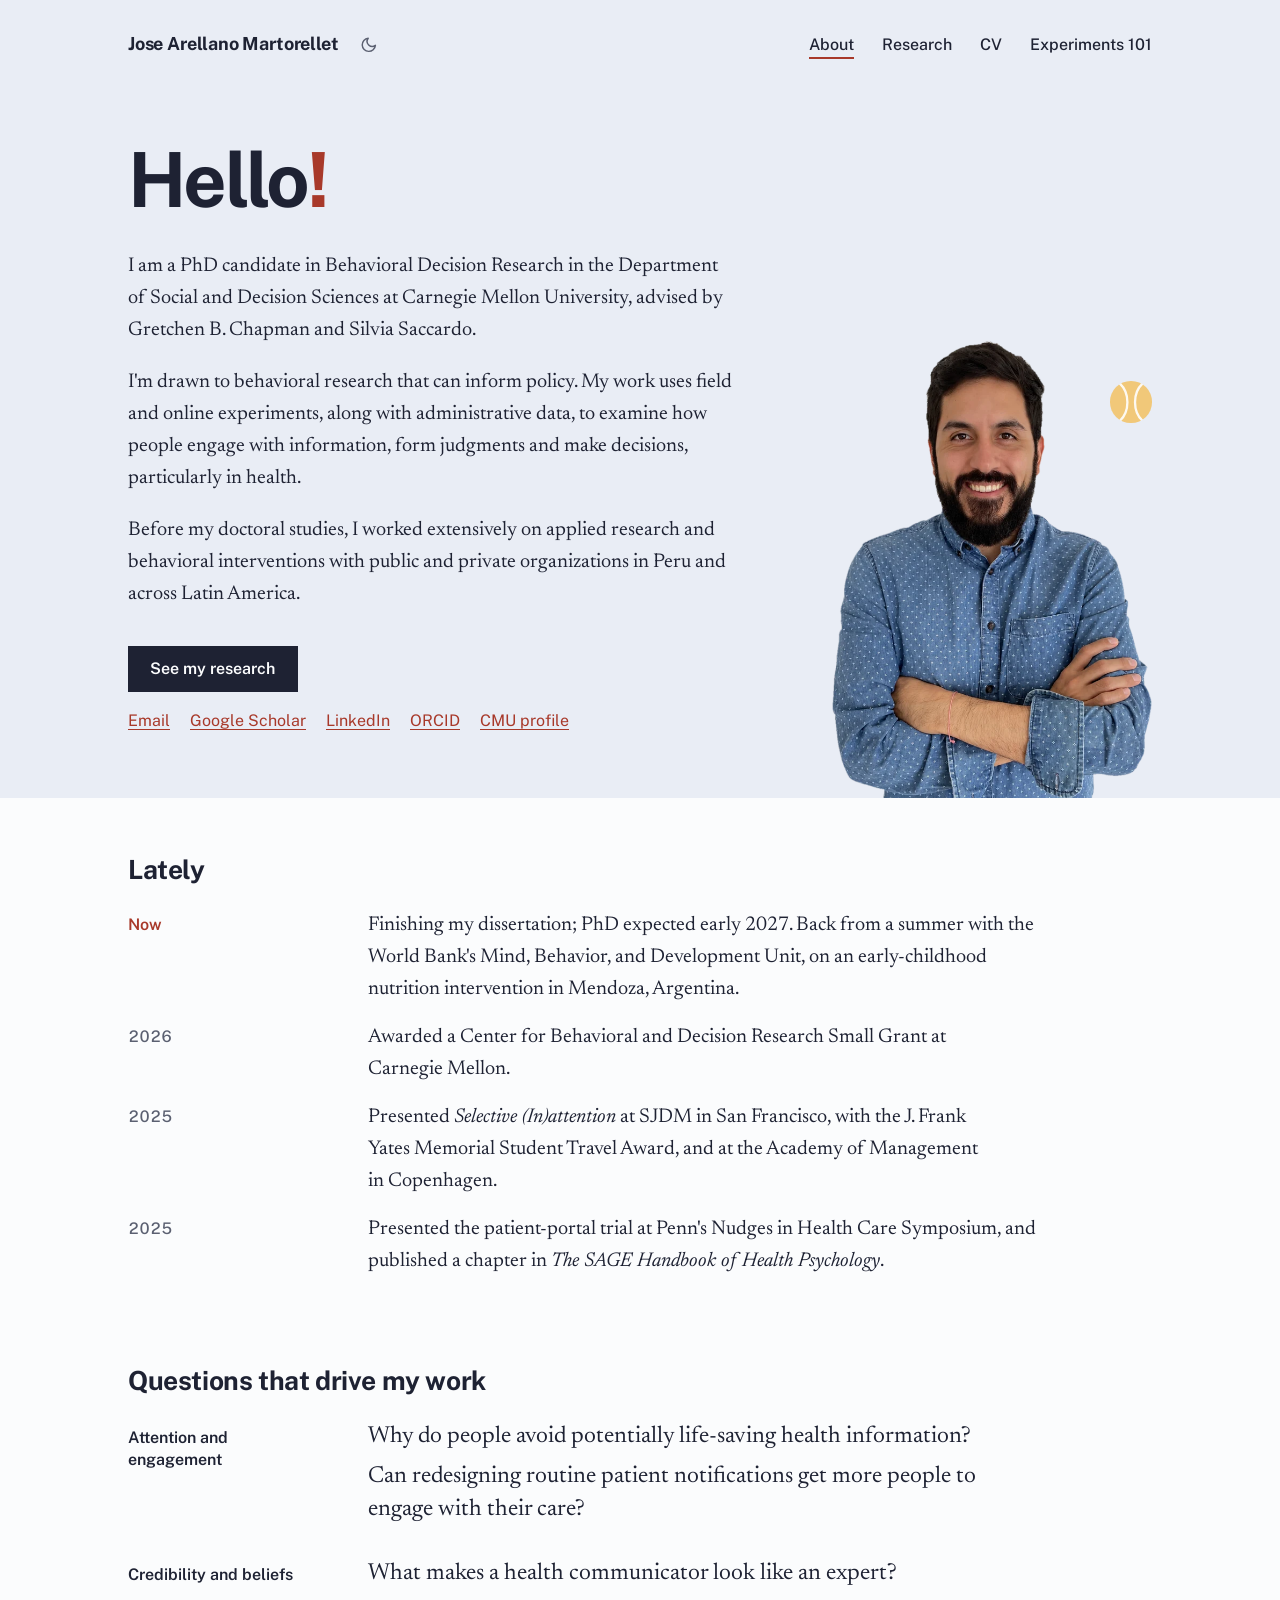
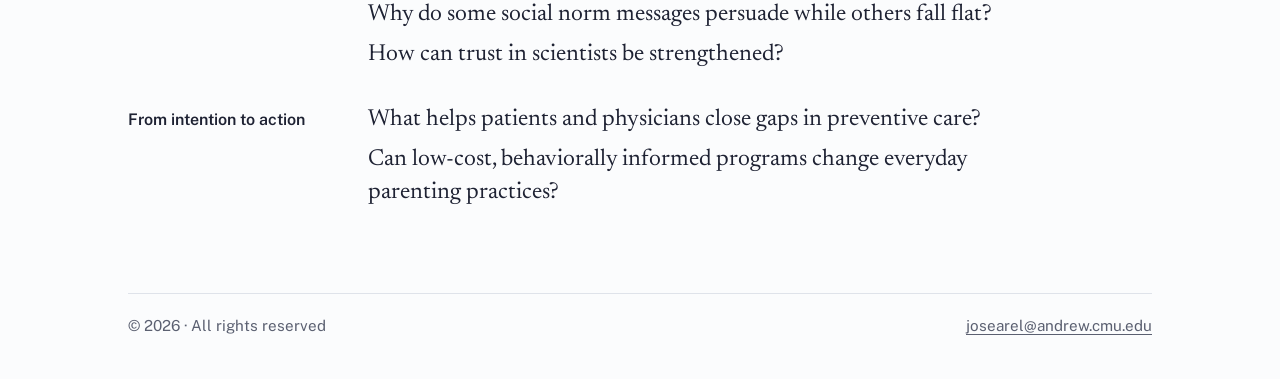
==== commit 5fd89d74: "Footer: back to the copyright line Co-Authored-By: Claude Opus 5.5 <noreply@anthropic.com> Claude-Se" ====
--- a/index.html
+++ b/index.html
@@ -146,17 +146,8 @@
   <!-- ===== FOOTER (same on every page) ===== -->
   <footer class="site-footer">
     <div class="wrap">
-      <span>Made in Pittsburgh. Last updated <span class="updated">November 2026</span>.</span>
-      <script>
-        (function () {   /* "Last updated": the month this page was last changed on the server */
-          var d = new Date(document.lastModified);
-          if (isNaN(d)) return;
-          var es = document.documentElement.lang === 'es';
-          document.querySelectorAll('.updated').forEach(function (e) {
-            e.textContent = d.toLocaleDateString(es ? 'es' : 'en-US', { month: 'long', year: 'numeric' });
-          });
-        })();
-      </script>
+      <span>© <span class="copy-year">2026</span> · All rights reserved</span>
+      <script>document.querySelectorAll(".copy-year").forEach(e => e.textContent = new Date().getFullYear());</script>
       <a href="mailto:josearel@andrew.cmu.edu">josearel@andrew.cmu.edu</a>
     </div>
   </footer>
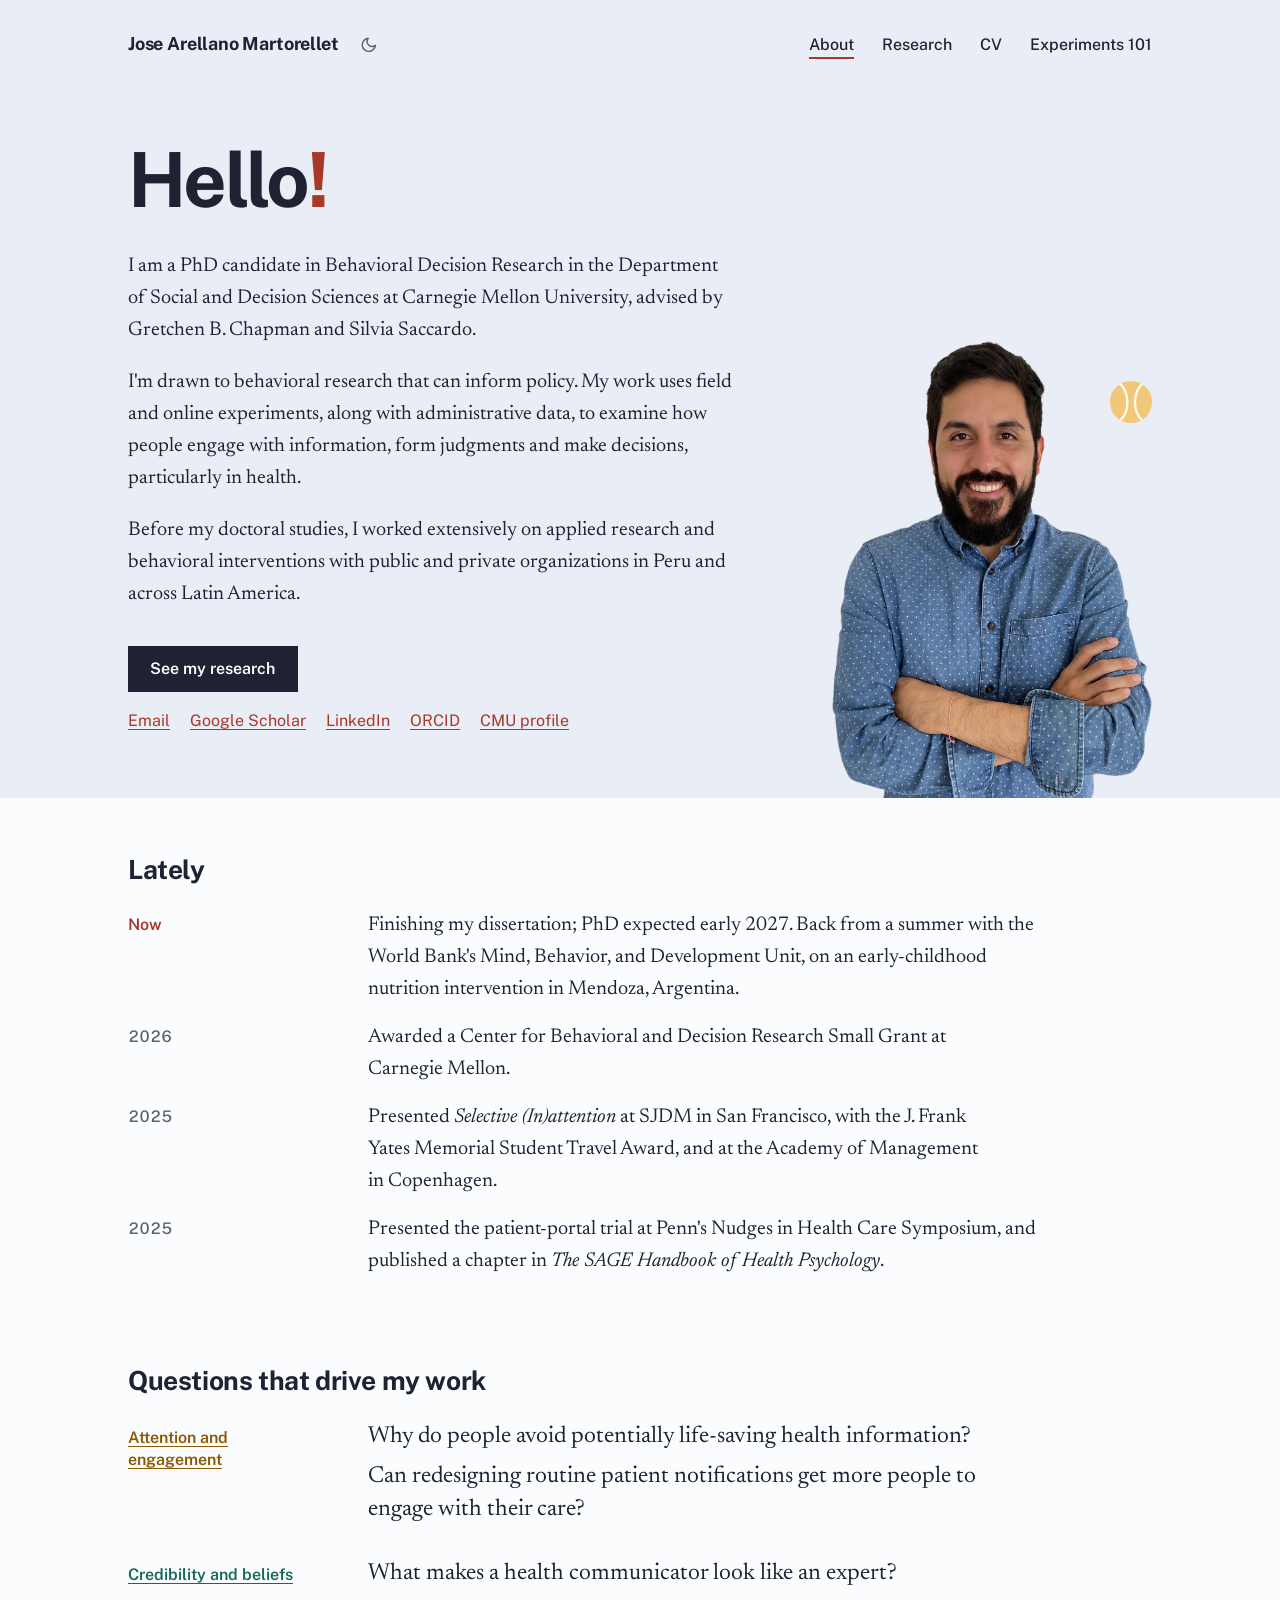
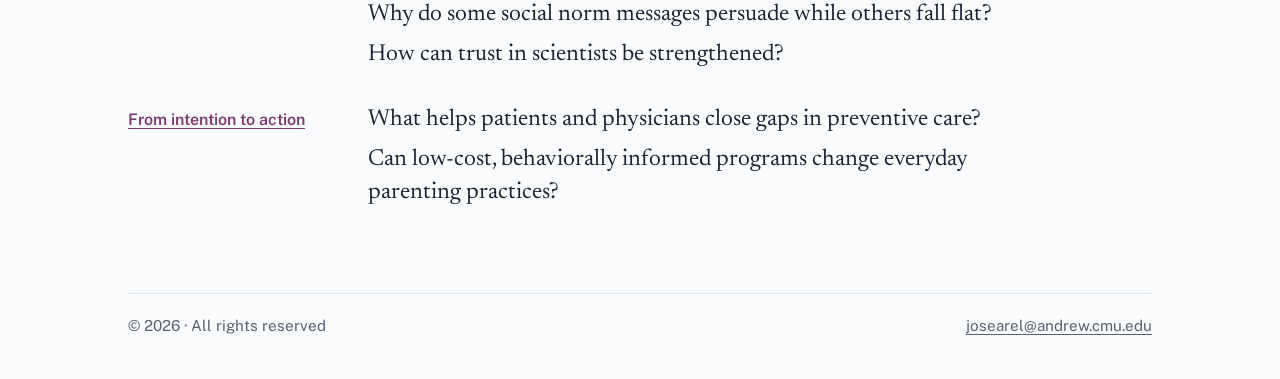
==== commit 6a6d05f2: "Theme colors back: colored theme names on About (linked to filtered Research), theme tags and filter" ====
--- a/index.html
+++ b/index.html
@@ -32,7 +32,7 @@
       document.documentElement.setAttribute('data-theme', t);
     })();
   </script>
-  <link rel="stylesheet" href="style.css?v=8">
+  <link rel="stylesheet" href="style.css?v=9">
 </head>
 <body>
 
@@ -117,22 +117,23 @@
         </dl>
       </section>
 
-      <!-- RESEARCH QUESTIONS: each theme (<h3>) is followed by its questions (<li>). -->
+      <!-- RESEARCH QUESTIONS: each theme (<h3>) is followed by its questions (<li>).
+           Each theme name links to the Research page filtered to that theme; its color is set in style.css (--t-…). -->
       <section class="home-section" aria-labelledby="themes-title">
         <h2 id="themes-title">Questions that drive my work</h2>
         <div class="rows questions-rows">
-          <h3>Attention and engagement</h3>
+          <h3 class="t-attention"><a href="research.html?theme=attention">Attention and engagement</a></h3>
           <ul>
             <li>Why do people avoid potentially life-saving health information?</li>
             <li>Can redesigning routine patient notifications get more people to engage with their care?</li>
           </ul>
-          <h3>Credibility and beliefs</h3>
+          <h3 class="t-credibility"><a href="research.html?theme=credibility">Credibility and beliefs</a></h3>
           <ul>
             <li>What makes a health communicator look like an expert?</li>
             <li>Why do some social norm messages persuade while others fall flat?</li>
             <li>How can trust in scientists be strengthened?</li>
           </ul>
-          <h3>From intention to action</h3>
+          <h3 class="t-action"><a href="research.html?theme=action">From intention to action</a></h3>
           <ul>
             <li>What helps patients and physicians close gaps in preventive care?</li>
             <li>Can low-cost, behaviorally informed programs change everyday parenting practices?</li>
--- a/style.css
+++ b/style.css
@@ -13,6 +13,11 @@
   --accent:  #a8392a;  /* links, the "!" in Hello!, small highlights (brick red) */
   --accent-soft: #f3e4e0; /* light tint behind small highlights */
   --rule:    #dfe3ea;  /* thin divider lines */
+
+  /* Research-theme colors: theme names on the About page, theme tags and filters on the Research page */
+  --t-attention:   #8a5800;  /* Attention and engagement (ochre) */
+  --t-credibility: #17675f;  /* Credibility and beliefs (teal) */
+  --t-action:      #7d3a73;  /* From intention to action (plum) */
 
   /* Older theme colors, still used by the tennis game and Experiments 101 */
   --amber:   #df9a2b;
@@ -40,6 +45,9 @@
     --accent:  #f0917e;
     --accent-soft: #3a2421;
     --rule:    #2b303c;
+    --t-attention:   #e0b052;
+    --t-credibility: #5fc4b8;
+    --t-action:      #d99acb;
     --amber:   #e8ae4f;
     --teal:    #4fb8ac;
     --coral:   #e57c69;
@@ -54,6 +62,9 @@
   --accent:  #f0917e;
   --accent-soft: #3a2421;
   --rule:    #2b303c;
+  --t-attention:   #e0b052;
+  --t-credibility: #5fc4b8;
+  --t-action:    #d99acb;
   --amber:   #e8ae4f;
   --teal:    #4fb8ac;
   --coral:   #e57c69;
@@ -400,7 +411,7 @@
   display: block;
   font-size: 0.95rem;
   font-weight: 600;
-  color: var(--accent);
+  color: var(--muted);
   margin-bottom: 0.3rem;
 }
 .entry-links {
@@ -412,6 +423,54 @@
   padding: 0;
   font-size: 0.97rem;
 }
+
+/* Research themes: each theme has its own color (tokens at the top) */
+.t-attention   { --t: var(--t-attention); }
+.t-credibility { --t: var(--t-credibility); }
+.t-action      { --t: var(--t-action); }
+.questions-rows h3 a { color: var(--t); }
+
+/* The theme names under each paper */
+.themes-tags {
+  display: flex;
+  flex-wrap: wrap;
+  gap: 0.25rem 1.25rem;
+  list-style: none;
+  margin: 0.6rem 0 0;
+  padding: 0;
+  font-size: 0.95rem;
+  font-weight: 600;
+}
+.themes-tags li { color: var(--t); }
+
+/* Theme filters at the top of the Research page (shown only when JavaScript runs) */
+.theme-filters {
+  display: flex;
+  flex-wrap: wrap;
+  align-items: center;
+  gap: 0 1.75rem;
+  margin-top: 1.75rem;
+}
+.theme-filters[hidden] { display: none; }
+.theme-filters button {
+  font: inherit;
+  font-size: 1rem;
+  font-weight: 600;
+  color: var(--t, var(--ink));
+  background: none;
+  border: 0;
+  padding: 0.6rem 0;
+  min-height: 2.75rem;
+  cursor: pointer;
+}
+.theme-filters button:hover,
+.theme-filters button[aria-pressed="true"] {
+  text-decoration: underline;
+  text-underline-offset: 0.45em;
+}
+.theme-filters button[aria-pressed="true"] { text-decoration-thickness: 2px; }
+.theme-filters button:focus-visible { outline: 2px solid var(--ink); outline-offset: 2px; }
+.entry[hidden], .section[hidden] { display: none; }
 
 /* A publication shown with a small cover image on the right */
 .entry.with-cover {
